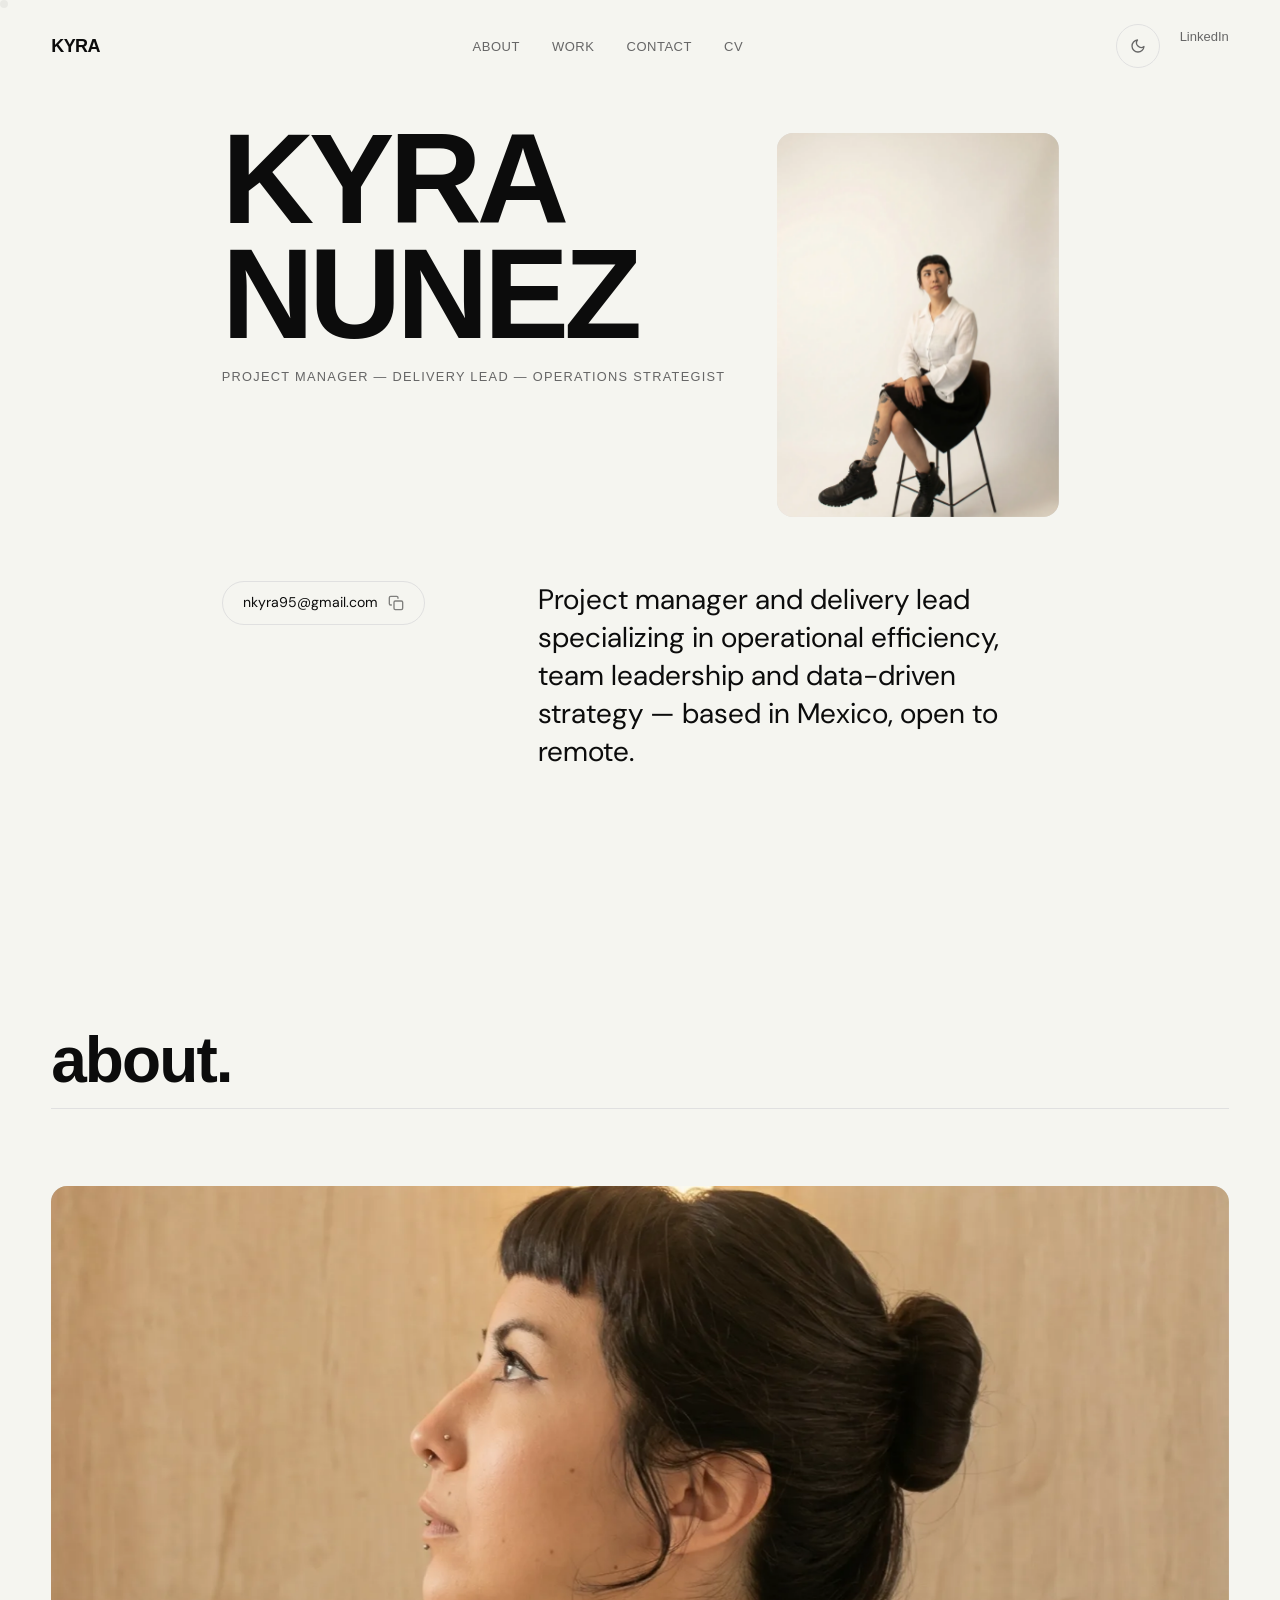
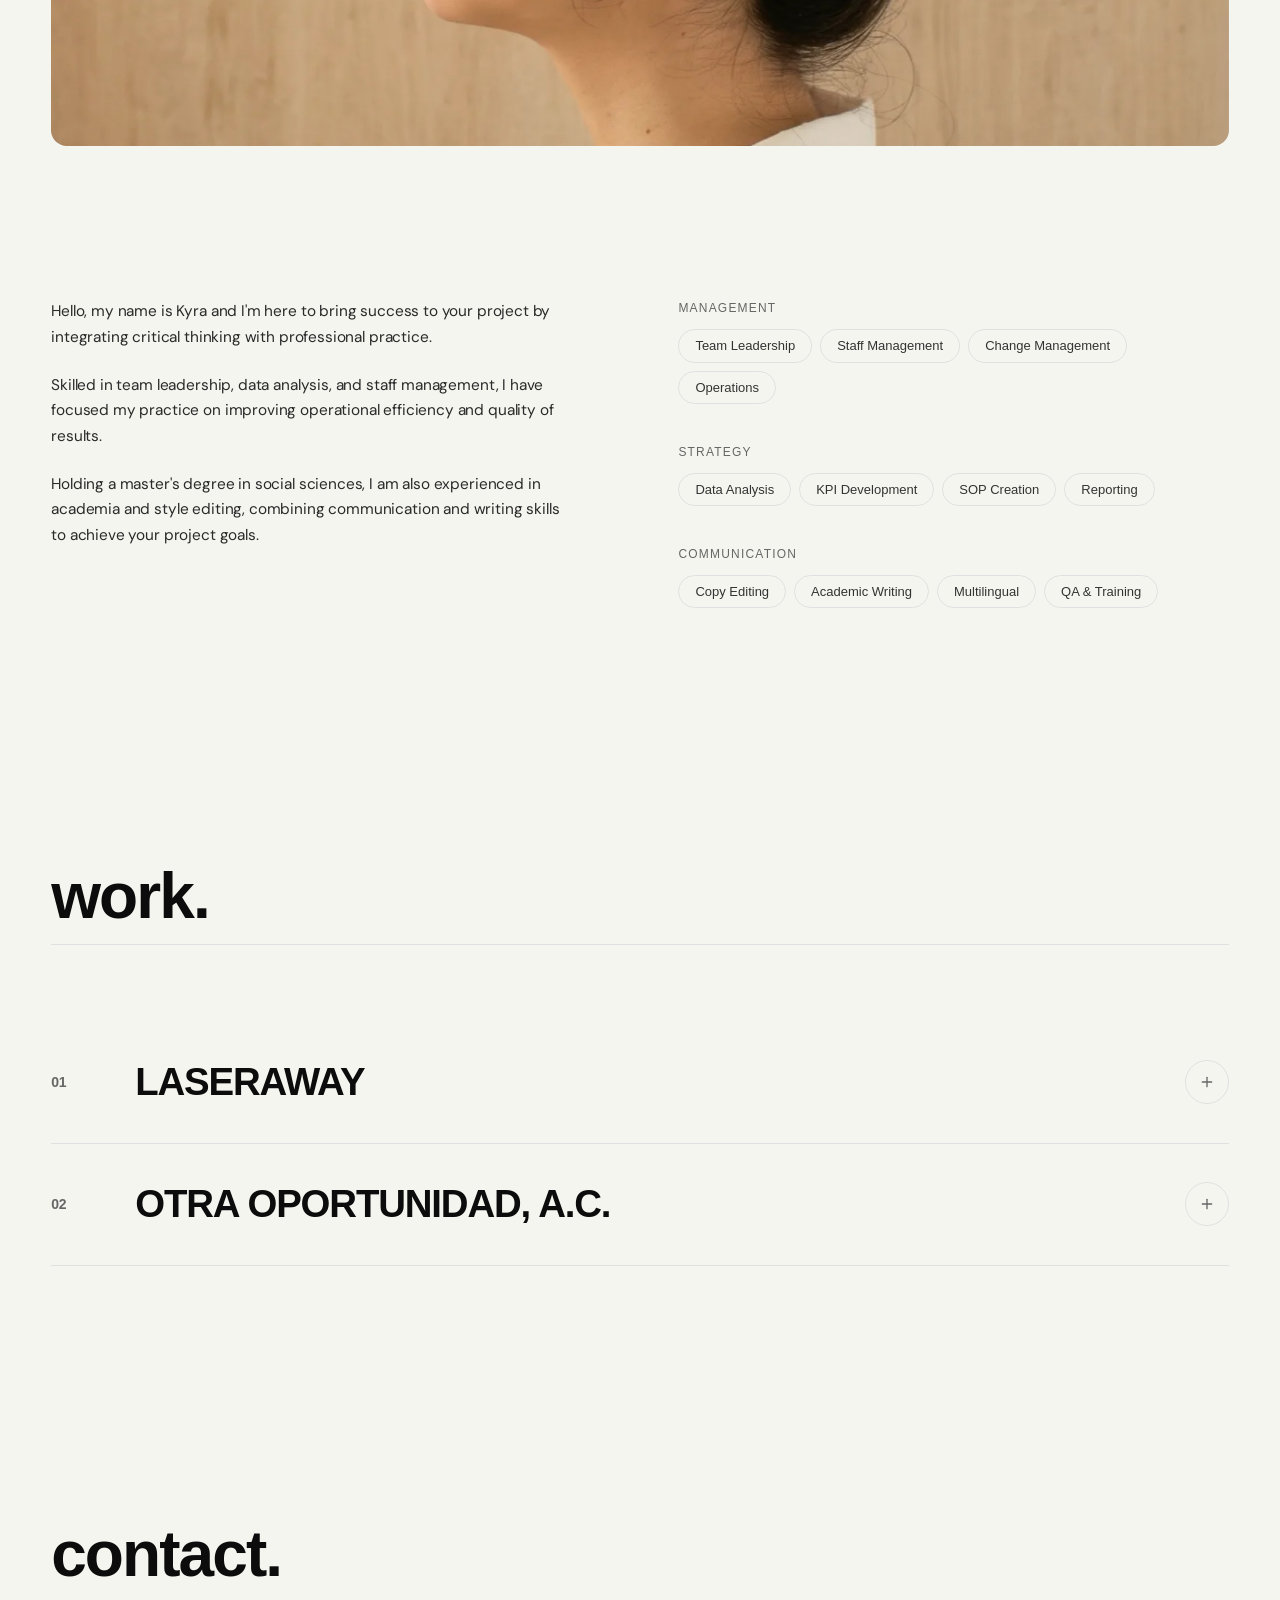
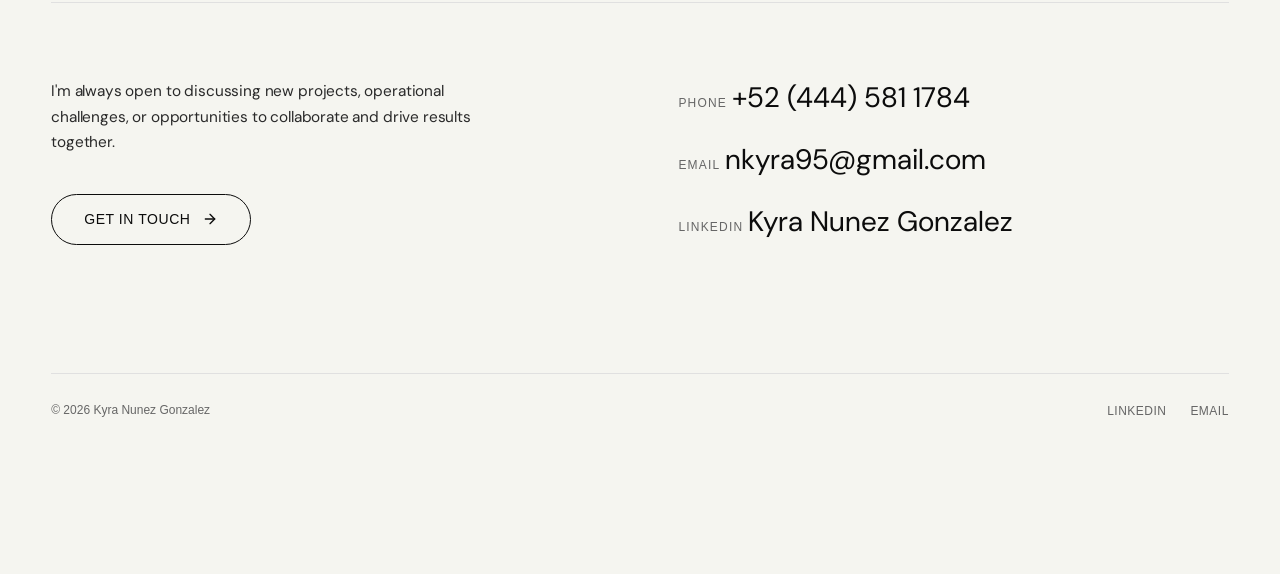
==== index.html @ 17dac25d "Redesign delivery/manual/holistic KPI animations per user feedback - delivery: 5 flat particle rings" ====
<!DOCTYPE html>
<html lang="en">
<head>
  <meta charset="UTF-8">
  <meta name="viewport" content="width=device-width, initial-scale=1.0">
  <meta http-equiv="Cache-Control" content="no-cache, no-store, must-revalidate">
  <meta http-equiv="Pragma" content="no-cache">
  <title>KYRA NUNEZ — Project Manager & Delivery Lead</title>
  <meta name="description" content="Kyra Nunez Gonzalez — Integrating critical thinking with professional practice. Project Manager, Delivery Lead, Operations Strategist.">
  <link rel="preconnect" href="https://fonts.googleapis.com">
  <link rel="preconnect" href="https://fonts.gstatic.com" crossorigin>
  <link href="https://fonts.googleapis.com/css2?family=DM+Sans:ital,opsz,wght@0,9..40,300;0,9..40,400;0,9..40,500;1,9..40,300;1,9..40,400&display=swap" rel="stylesheet">
  <style>
    /* ═══════════════════════════════════════════
       RESET & BASE
       ═══════════════════════════════════════════ */
    *, *::before, *::after {
      margin: 0;
      padding: 0;
      box-sizing: border-box;
    }

    :root {
      --bg: #0C0C0C;
      --text: #F5F5F0;
      --text-secondary: #999999;
      --accent: #D4D4C8;
      --border: #1E1E1E;
      --border-hover: #333333;
      --spacing-xl: clamp(80px, 10vw, 140px);
      --spacing-lg: clamp(48px, 6vw, 80px);
      --spacing-md: clamp(24px, 3vw, 40px);
      --spacing-sm: 16px;
      --spacing-xs: 8px;
      --text-body: #C8C8C8;
      --text-tag: #BBBBBB;
      --bg-elevated: #141414;
      --bg-inset: #161616;
    }

    html {
      scroll-behavior: smooth;
      font-size: 16px;
    }

    body {
      background-color: var(--bg);
      color: var(--text);
      font-family: 'Helvetica Neue', Helvetica, Arial, sans-serif;
      font-weight: 400;
      line-height: 1.5;
      overflow-x: hidden;
      -webkit-font-smoothing: antialiased;
      -moz-osx-font-smoothing: grayscale;
    }

    ::selection {
      background: var(--text);
      color: var(--bg);
    }

    a {
      color: inherit;
      text-decoration: none;
    }

    img {
      display: block;
      max-width: 100%;
    }

    /* ═══════════════════════════════════════════
       TYPOGRAPHY SYSTEM
       ═══════════════════════════════════════════ */
    .heading-xl {
      font-family: 'Helvetica Neue', Helvetica, Arial, sans-serif;
      font-weight: 700;
      font-size: clamp(64px, 12vw, 160px);
      line-height: 0.9;
      letter-spacing: -0.04em;
      text-transform: uppercase;
    }

    .heading-lg {
      font-family: 'Helvetica Neue', Helvetica, Arial, sans-serif;
      font-weight: 700;
      font-size: clamp(36px, 5vw, 64px);
      line-height: 1;
      letter-spacing: -0.03em;
    }

    .heading-md {
      font-family: 'Helvetica Neue', Helvetica, Arial, sans-serif;
      font-weight: 700;
      font-size: clamp(20px, 2.5vw, 32px);
      line-height: 1.2;
      letter-spacing: -0.02em;
    }

    .body-text {
      font-family: 'DM Sans', sans-serif;
      font-size: clamp(15px, 1.2vw, 18px);
      line-height: 1.65;
      letter-spacing: -0.01em;
      color: var(--text-body);
      font-weight: 400;
    }

    .label {
      font-size: 12px;
      font-weight: 500;
      letter-spacing: 0.1em;
      text-transform: uppercase;
      color: var(--text-secondary);
    }

    /* ═══════════════════════════════════════════
       LAYOUT
       ═══════════════════════════════════════════ */
    .container {
      max-width: 1400px;
      margin: 0 auto;
      padding: 0 clamp(24px, 4vw, 64px);
    }

    /* ═══════════════════════════════════════════
       NAVIGATION
       ═══════════════════════════════════════════ */
    nav {
      position: fixed;
      top: 0;
      left: 0;
      right: 0;
      z-index: 100;
      padding: 24px 0;
      transition: background 0.4s ease, backdrop-filter 0.4s ease;
    }

    nav.scrolled {
      background: rgba(12, 12, 12, 0.85);
      backdrop-filter: blur(20px);
      -webkit-backdrop-filter: blur(20px);
    }

    nav .container {
      display: flex;
      justify-content: space-between;
      align-items: center;
    }

    .nav-logo {
      font-weight: 700;
      font-size: 18px;
      letter-spacing: -0.03em;
      text-transform: uppercase;
    }

    .nav-links {
      display: flex;
      gap: 32px;
      list-style: none;
    }

    .nav-links a {
      font-size: 13px;
      font-weight: 400;
      letter-spacing: 0.04em;
      text-transform: uppercase;
      color: var(--text-secondary);
      transition: color 0.3s ease;
      position: relative;
    }

    .nav-links a::after {
      content: '';
      position: absolute;
      bottom: -4px;
      left: 0;
      width: 0;
      height: 1px;
      background: var(--text);
      transition: width 0.3s ease;
    }

    .nav-links a:hover {
      color: var(--text);
    }

    .nav-links a:hover::after {
      width: 100%;
    }

    .nav-social {
      display: flex;
      gap: 20px;
      list-style: none;
    }

    .nav-social a {
      font-size: 13px;
      color: var(--text-secondary);
      transition: color 0.3s ease;
    }

    .nav-social a:hover {
      color: var(--text);
    }

    /* ═══════════════════════════════════════════
       HERO
       ═══════════════════════════════════════════ */
    .hero {
      min-height: 100vh;
      display: flex;
      flex-direction: column;
      justify-content: center;
      padding-top: 120px;
      padding-bottom: var(--spacing-xl);
      position: relative;
    }

    .hero-top {
      position: relative;
      margin-bottom: clamp(40px, 5vw, 72px);
      display: flex;
      align-items: flex-start;
      justify-content: space-between;
      gap: clamp(24px, 4vw, 64px);
    }

    .hero-name {
      margin-bottom: 0;
      flex: 1 1 auto;
      min-width: 0;
    }

    .hero-name .heading-xl {
      font-size: clamp(48px, 10vw, 140px);
    }

    .hero-name span {
      display: block;
    }

    .hero-photo {
      flex: 0 0 auto;
      align-self: flex-start;
      margin-top: clamp(8px, 1vw, 16px);
      width: clamp(200px, 22vw, 300px);
      height: clamp(280px, 30vw, 420px);
      border-radius: 16px;
      overflow: hidden;
      background: var(--border);
      opacity: 0;
      transform: translateY(24px) scale(0.98);
      transition: opacity 1.2s cubic-bezier(0.23, 1, 0.32, 1), transform 1.2s cubic-bezier(0.23, 1, 0.32, 1), box-shadow 0.6s ease;
      will-change: opacity, transform;
    }

    .hero-photo.in-view {
      opacity: 1;
      transform: translateY(0) scale(1);
    }

    .hero-photo img {
      width: 100%;
      height: 100%;
      object-fit: cover;
      object-position: center 30%;
      transition: transform 1.4s cubic-bezier(0.23, 1, 0.32, 1), filter 0.8s ease;
      will-change: transform;
    }

    .hero-photo:hover img {
      transform: scale(1.04);
    }

    .hero-bottom {
      display: flex;
      justify-content: space-between;
      align-items: flex-start;
      gap: var(--spacing-lg);
    }

    .hero-bottom-left {
      flex-shrink: 0;
    }

    .hero-email {
      display: inline-flex;
      align-items: center;
      gap: 10px;
      cursor: pointer;
      font-family: 'DM Sans', sans-serif;
      font-size: clamp(14px, 1.1vw, 16px);
      font-weight: 400;
      color: var(--text);
      transition: border-color 0.3s ease, color 0.3s ease;
      border: 1px solid var(--border);
      border-radius: 100px;
      padding: 10px 20px;
      background: none;
    }

    .hero-email:hover {
      border-color: var(--border-hover);
    }

    .hero-email .copy-icon {
      width: 16px;
      height: 16px;
      opacity: 0.5;
      transition: opacity 0.3s ease;
    }

    .hero-email:hover .copy-icon {
      opacity: 1;
    }

    .hero-email .copied-text {
      display: none;
      color: var(--text);
    }

    .hero-intro {
      max-width: 520px;
      margin-left: auto;
      font-family: 'DM Sans', sans-serif;
      font-size: clamp(22px, 2.2vw, 32px);
      font-weight: 400;
      line-height: 1.35;
      color: var(--text);
      text-align: left;
    }

    .hero-tagline {
      display: block;
      margin-top: 16px;
      font-size: clamp(12px, 1vw, 14px);
      font-weight: 500;
      letter-spacing: 0.1em;
      text-transform: uppercase;
      color: var(--text-secondary);
    }

    .scroll-indicator {
      position: absolute;
      bottom: clamp(24px, 3vw, 40px);
      left: 50%;
      transform: translateX(-50%);
      display: flex;
      flex-direction: column;
      align-items: center;
      gap: 8px;
      color: var(--text-secondary);
      font-size: 11px;
      font-weight: 400;
      letter-spacing: 0.1em;
      text-transform: uppercase;
      opacity: 0.6;
      transition: opacity 0.5s ease;
      animation: scrollBounce 2s ease-in-out infinite;
    }

    .scroll-indicator svg {
      width: 16px;
      height: 16px;
      stroke: var(--text-secondary);
    }

    @keyframes scrollBounce {
      0%, 100% { transform: translateX(-50%) translateY(0); }
      50% { transform: translateX(-50%) translateY(6px); }
    }

    @media (max-width: 900px) {
      .hero-bottom {
        flex-direction: column;
        gap: var(--spacing-md);
      }

      .hero-intro {
        text-align: left;
        max-width: 100%;
        margin-left: 0;
      }

      .scroll-indicator {
        display: none;
      }

      .hero-top {
        flex-direction: column;
      }

      .hero-photo {
        position: relative;
        width: 100%;
        max-width: 280px;
        height: 380px;
        top: 0;
        margin: 32px auto 0;
        align-self: center;
      }
    }

    /* ═══════════════════════════════════════════
       SECTIONS
       ═══════════════════════════════════════════ */
    section {
      padding: var(--spacing-xl) 0;
    }

    .section-header {
      display: flex;
      justify-content: space-between;
      align-items: baseline;
      margin-bottom: var(--spacing-lg);
      padding-bottom: var(--spacing-sm);
      border-bottom: 1px solid var(--border);
    }

    .section-title {
      font-family: 'Helvetica Neue', Helvetica, Arial, sans-serif;
      font-weight: 700;
      font-size: clamp(36px, 5vw, 64px);
      letter-spacing: -0.03em;
      line-height: 1;
    }

    .section-link {
      font-size: 13px;
      font-weight: 400;
      letter-spacing: 0.04em;
      text-transform: uppercase;
      color: var(--text-secondary);
      transition: color 0.3s ease;
    }

    .section-link:hover {
      color: var(--text);
    }

    /* ═══════════════════════════════════════════
       ABOUT
       ═══════════════════════════════════════════ */
    .about-content {
      display: grid;
      grid-template-columns: 1fr 1fr;
      gap: var(--spacing-lg);
    }

    .about-photo {
      grid-column: 1 / -1;
      width: 100%;
      aspect-ratio: 16 / 9;
      max-height: 560px;
      border-radius: 16px;
      overflow: hidden;
      margin-bottom: var(--spacing-lg);
      background: var(--border);
      opacity: 0;
      transform: translateY(32px) scale(0.98);
      transition: opacity 1.1s cubic-bezier(0.23, 1, 0.32, 1), transform 1.1s cubic-bezier(0.23, 1, 0.32, 1);
      will-change: opacity, transform;
    }

    .about-photo.in-view {
      opacity: 1;
      transform: translateY(0) scale(1);
    }

    .about-photo img {
      width: 100%;
      height: 100%;
      object-fit: cover;
      object-position: center 62%;
      transition: transform 1.4s cubic-bezier(0.23, 1, 0.32, 1), filter 0.8s ease;
      will-change: transform;
    }

    .about-photo:hover img {
      transform: scale(1.03);
    }

    .about-left .body-text {
      max-width: 520px;
    }

    .about-left .body-text + .body-text {
      margin-top: 1.5em;
    }

    .about-skills {
      display: flex;
      flex-direction: column;
      gap: var(--spacing-md);
    }

    .skill-group h4 {
      font-size: 12px;
      font-weight: 500;
      letter-spacing: 0.1em;
      text-transform: uppercase;
      color: var(--text-secondary);
      margin-bottom: 12px;
    }

    .skill-tags {
      display: flex;
      flex-wrap: wrap;
      gap: 8px;
    }

    .skill-tag {
      padding: 6px 16px;
      border: 1px solid var(--border);
      border-radius: 100px;
      font-size: 13px;
      color: var(--text-tag);
      transition: border-color 0.3s ease, color 0.3s ease;
    }

    .skill-tag:hover {
      border-color: var(--border-hover);
      color: var(--text);
    }

    /* ═══════════════════════════════════════════
       WORK / PROJECTS — ACCORDION
       ═══════════════════════════════════════════ */
    .project-list {
      display: flex;
      flex-direction: column;
    }

    .project-item {
      border-bottom: 1px solid var(--border);
    }

    .project-header {
      display: grid;
      grid-template-columns: 60px 1fr auto;
      align-items: center;
      padding: clamp(24px, 3vw, 40px) 0;
      cursor: pointer;
      gap: 24px;
    }

    .project-header:hover .project-title {
      color: var(--text-secondary);
      transition: color 0.3s ease;
    }

    .project-header:hover .project-toggle {
      border-color: var(--border-hover);
    }

    .project-number {
      font-family: 'Helvetica Neue', Helvetica, Arial, sans-serif;
      font-weight: 700;
      font-size: 14px;
      letter-spacing: -0.02em;
      color: var(--text-secondary);
    }

    .project-title {
      font-family: 'Helvetica Neue', Helvetica, Arial, sans-serif;
      font-weight: 700;
      font-size: clamp(24px, 3vw, 42px);
      letter-spacing: -0.03em;
      line-height: 1.1;
      text-transform: uppercase;
      transition: color 0.3s ease;
    }

    .project-toggle {
      width: 44px;
      height: 44px;
      border: 1px solid var(--border);
      border-radius: 50%;
      display: flex;
      align-items: center;
      justify-content: center;
      transition: transform 0.5s cubic-bezier(0.23, 1, 0.32, 1), border-color 0.3s ease;
      flex-shrink: 0;
    }

    .project-item.active .project-toggle {
      transform: rotate(45deg);
      border-color: var(--border-hover);
    }

    .project-toggle svg {
      width: 16px;
      height: 16px;
      stroke: var(--text-secondary);
    }

    .project-body {
      max-height: 0;
      overflow: hidden;
      transition: max-height 0.7s cubic-bezier(0.23, 1, 0.32, 1), opacity 0.5s ease;
      opacity: 0;
    }

    .project-item.active .project-body {
      opacity: 1;
    }

    .project-body-inner {
      padding-bottom: clamp(40px, 5vw, 72px);
    }

    .project-meta {
      display: flex;
      gap: 12px;
      margin-bottom: var(--spacing-md);
      flex-wrap: wrap;
    }

    .project-tag {
      padding: 4px 14px;
      border: 1px solid var(--border);
      border-radius: 100px;
      font-size: 11px;
      letter-spacing: 0.08em;
      text-transform: uppercase;
      color: var(--text-tag);
    }

    .project-layout {
      display: grid;
      grid-template-columns: 1fr 1fr;
      gap: var(--spacing-lg);
      align-items: start;
    }

    .project-image-wrapper {
      position: relative;
      overflow: hidden;
      border-radius: 8px;
      aspect-ratio: 4/3;
      background: var(--bg-inset);
    }

    .project-image-wrapper img {
      width: 100%;
      height: 100%;
      object-fit: cover;
      transition: transform 0.7s cubic-bezier(0.23, 1, 0.32, 1);
    }

    .project-image-wrapper:hover img {
      transform: scale(1.03);
    }

    .project-image-overlay {
      position: absolute;
      bottom: 0;
      left: 0;
      right: 0;
      padding: 24px;
      background: linear-gradient(transparent, rgba(0,0,0,0.7));
    }

    .project-image-label {
      font-size: 11px;
      letter-spacing: 0.1em;
      text-transform: uppercase;
      color: rgba(255,255,255,0.7);
    }

    .project-details {
      display: flex;
      flex-direction: column;
      gap: var(--spacing-md);
    }

    .project-description {
      max-width: 480px;
    }

    /* KPI GRID — large bold numbers */
    .kpi-grid {
      display: grid;
      grid-template-columns: 1fr 1fr;
      gap: 2px;
    }

    .kpi-card {
      background: var(--bg-elevated);
      padding: clamp(24px, 3vw, 40px);
      border-radius: 6px;
      position: relative;
      overflow: hidden;
    }

    .kpi-card::before {
      content: '';
      position: absolute;
      top: 0;
      left: 0;
      right: 0;
      height: 1px;
      background: linear-gradient(90deg, transparent, rgba(255,255,255,0.06), transparent);
      z-index: 2;
    }

    .kpi-number {
      font-family: 'Helvetica Neue', Helvetica, Arial, sans-serif;
      font-weight: 700;
      font-size: clamp(40px, 5vw, 72px);
      letter-spacing: -0.04em;
      line-height: 1;
      color: var(--text);
      margin-bottom: 8px;
    }

    .kpi-label {
      font-size: 12px;
      font-weight: 400;
      letter-spacing: 0.06em;
      text-transform: uppercase;
      color: var(--text-secondary);
      line-height: 1.4;
    }

    /* ——— Particle-sphere medallion (50px, top-right of card) ——— */
    /* A Canvas point cloud rendered via rAF. No border, no container —
       particles fade into the card background at the edges. Semantics
       per card are handled in JS by the data-mode attribute. */
    .kpi-orb {
      position: absolute;
      top: clamp(10px, 1.5vw, 16px);
      right: clamp(10px, 1.5vw, 16px);
      width: clamp(88px, 12vw, 120px);
      height: clamp(88px, 12vw, 120px);
      pointer-events: none;
    }

    @media (max-width: 600px) {
      .kpi-orb {
        width: 72px;
        height: 72px;
        top: 10px;
        right: 10px;
      }
    }

    /* ═══════════════════════════════════════════
       CONTACT / FOOTER
       ═══════════════════════════════════════════ */
    .contact {
      padding: var(--spacing-xl) 0;
    }

    .contact-grid {
      display: grid;
      grid-template-columns: 1fr 1fr;
      gap: var(--spacing-lg);
      margin-top: var(--spacing-lg);
    }

    .contact-left .body-text {
      max-width: 460px;
      margin-bottom: var(--spacing-md);
    }

    .contact-cta {
      display: inline-flex;
      align-items: center;
      gap: 12px;
      padding: 14px 32px;
      border: 1px solid var(--text);
      border-radius: 100px;
      font-size: 14px;
      font-weight: 500;
      letter-spacing: 0.04em;
      text-transform: uppercase;
      color: var(--text);
      transition: background 0.3s ease, color 0.3s ease;
    }

    .contact-cta:hover {
      background: var(--text);
      color: var(--bg);
    }

    .contact-cta svg {
      width: 16px;
      height: 16px;
      transition: transform 0.3s ease;
    }

    .contact-cta:hover svg {
      transform: translateX(4px);
    }

    .contact-details {
      display: flex;
      flex-direction: column;
      gap: 24px;
    }

    .contact-item .label {
      margin-bottom: 6px;
    }

    .contact-item a,
    .contact-item p {
      font-family: 'DM Sans', sans-serif;
      font-size: clamp(22px, 2.2vw, 32px);
      font-weight: 400;
      line-height: 1.35;
      color: var(--text);
    }

    .contact-item a {
      transition: color 0.3s ease;
    }

    .contact-item a:hover {
      color: var(--text-secondary);
    }

    /* Footer bottom */
    .footer-bottom {
      display: flex;
      justify-content: space-between;
      align-items: center;
      padding: 24px 0;
      margin-top: var(--spacing-xl);
      border-top: 1px solid var(--border);
    }

    .footer-bottom p {
      font-size: 12px;
      color: var(--text-secondary);
    }

    .footer-social {
      display: flex;
      gap: 24px;
      list-style: none;
    }

    .footer-social a {
      font-size: 12px;
      color: var(--text-secondary);
      transition: color 0.3s ease;
      letter-spacing: 0.04em;
      text-transform: uppercase;
    }

    .footer-social a:hover {
      color: var(--text);
    }

    /* ═══════════════════════════════════════════
       SCROLL ANIMATIONS
       ═══════════════════════════════════════════ */
    .reveal {
      opacity: 0;
      transform: translateY(30px);
      transition: opacity 0.8s cubic-bezier(0.23, 1, 0.32, 1),
                  transform 0.8s cubic-bezier(0.23, 1, 0.32, 1);
    }

    .reveal.visible {
      opacity: 1;
      transform: translateY(0);
    }

    .reveal-delay-1 { transition-delay: 0.1s; }
    .reveal-delay-2 { transition-delay: 0.2s; }
    .reveal-delay-3 { transition-delay: 0.3s; }
    .reveal-delay-4 { transition-delay: 0.4s; }

    /* Hero stagger */
    .hero .reveal:nth-child(1) { transition-delay: 0.1s; }
    .hero .reveal:nth-child(2) { transition-delay: 0.25s; }
    .hero .reveal:nth-child(3) { transition-delay: 0.4s; }
    .hero .reveal:nth-child(4) { transition-delay: 0.55s; }

    /* KPI counter animation */
    .kpi-number[data-count] {
      transition: none;
    }

    /* ═══════════════════════════════════════════
       RESPONSIVE
       ═══════════════════════════════════════════ */
    @media (max-width: 900px) {
      .about-content,
      .project-layout,
      .contact-grid {
        grid-template-columns: 1fr;
      }

      .nav-social a {
        display: none;
      }

      .nav-social {
        display: flex;
        gap: 12px;
      }

      .nav-social .theme-toggle {
        display: flex;
      }

      .project-header {
        grid-template-columns: 40px 1fr auto;
      }

      .kpi-grid {
        grid-template-columns: 1fr 1fr;
      }
    }

    @media (max-width: 600px) {
      .nav-links {
        gap: 20px;
      }

      .nav-links a {
        font-size: 11px;
      }

      .kpi-grid {
        grid-template-columns: 1fr;
      }

      .project-header {
        grid-template-columns: 1fr auto;
      }

      .project-number {
        display: none;
      }

      .footer-bottom {
        flex-direction: column;
        gap: 16px;
        text-align: center;
      }
    }

    /* ═══════════════════════════════════════════
       HORIZONTAL RULE DIVIDER
       ═══════════════════════════════════════════ */
    .divider {
      width: 100%;
      height: 1px;
      background: var(--border);
    }

    /* ═══════════════════════════════════════════
       SMOOTH CURSOR (custom)
       ═══════════════════════════════════════════ */
    .cursor-dot {
      width: 8px;
      height: 8px;
      background: var(--text);
      border-radius: 50%;
      position: fixed;
      pointer-events: none;
      z-index: 9999;
      mix-blend-mode: difference;
      transition: transform 0.15s ease;
      display: none;
    }

    @media (hover: hover) {
      .cursor-dot {
        display: block;
      }
    }

    /* ═══════════════════════════════════════════
       LIGHT MODE
       ═══════════════════════════════════════════ */
    [data-theme="light"] {
      --bg: #F5F5F0;
      --text: #0C0C0C;
      --text-secondary: #666666;
      --border: #E0E0E0;
      --border-hover: #CCCCCC;
      --text-body: #2A2A2A;
      --text-tag: #333333;
      --bg-elevated: #EBEBEB;
      --bg-inset: #E8E8E8;
    }

    [data-theme="light"] ::selection {
      background: var(--text);
      color: var(--bg);
    }

    [data-theme="light"] nav.scrolled {
      background: rgba(245, 245, 240, 0.85);
    }

    [data-theme="light"] .hero-email:hover {
      background: rgba(0, 0, 0, 0.03);
    }

    [data-theme="light"] .kpi-card::before {
      background: linear-gradient(90deg, transparent, rgba(0,0,0,0.06), transparent);
    }

    body {
      transition: background-color 0.4s ease, color 0.4s ease;
    }

    /* ═══════════════════════════════════════════
       THEME TOGGLE
       ═══════════════════════════════════════════ */
    .theme-toggle {
      width: 44px;
      height: 44px;
      display: flex;
      align-items: center;
      justify-content: center;
      background: none;
      border: 1px solid var(--border);
      border-radius: 50%;
      cursor: pointer;
      padding: 0;
      transition: border-color 0.3s ease;
    }

    .theme-toggle:hover {
      border-color: var(--border-hover);
    }

    .theme-toggle svg {
      width: 16px;
      height: 16px;
      stroke: var(--text-secondary);
      fill: none;
      transition: stroke 0.3s ease;
    }

    .theme-toggle:hover svg {
      stroke: var(--text);
    }

    .theme-toggle .icon-moon { display: none; }
    .theme-toggle .icon-sun  { display: block; }

    [data-theme="light"] .theme-toggle .icon-moon { display: block; }
    [data-theme="light"] .theme-toggle .icon-sun  { display: none; }

    /* ═══════════════════════════════════════════
       SKIP LINK
       ═══════════════════════════════════════════ */
    .skip-link {
      position: absolute;
      top: -100%;
      left: 16px;
      z-index: 200;
      padding: 8px 16px;
      background: var(--text);
      color: var(--bg);
      font-size: 14px;
      font-weight: 500;
      border-radius: 4px;
      text-decoration: none;
    }

    .skip-link:focus {
      top: 16px;
    }

    /* ═══════════════════════════════════════════
       FOCUS INDICATORS
       ═══════════════════════════════════════════ */
    :focus-visible {
      outline: 2px solid var(--text);
      outline-offset: 2px;
    }

    .theme-toggle:focus-visible,
    .project-toggle:focus-visible {
      outline-offset: 0;
    }

    /* ═══════════════════════════════════════════
       REDUCED MOTION
       ═══════════════════════════════════════════ */
    @media (prefers-reduced-motion: reduce) {
      *, *::before, *::after {
        animation-duration: 0.01ms !important;
        transition-duration: 0.01ms !important;
      }
      .reveal { opacity: 1; transform: none; }
      .hero-photo, .about-photo { opacity: 1; transform: none; }
      html { scroll-behavior: auto; }
    }
  </style>
</head>
<body>

  <a href="#main-content" class="skip-link">Skip to content</a>

  <!-- Custom Cursor -->
  <div class="cursor-dot" id="cursor"></div>

  <!-- ═══════════ NAVIGATION ═══════════ -->
  <nav id="navbar">
    <div class="container">
      <a href="#hero" class="nav-logo">Kyra</a>
      <ul class="nav-links">
        <li><a href="#about">About</a></li>
        <li><a href="#work">Work</a></li>
        <li><a href="#contact">Contact</a></li>
        <li><a href="https://alancruzcreai.github.io/kyra-cv/" target="_blank" rel="noopener">CV</a></li>
      </ul>
      <ul class="nav-social">
        <li>
          <button class="theme-toggle" id="themeToggle" aria-label="Toggle theme">
            <svg class="icon-sun" viewBox="0 0 24 24" stroke-width="2" stroke-linecap="round" stroke-linejoin="round">
              <circle cx="12" cy="12" r="5"></circle>
              <line x1="12" y1="1" x2="12" y2="3"></line>
              <line x1="12" y1="21" x2="12" y2="23"></line>
              <line x1="4.22" y1="4.22" x2="5.64" y2="5.64"></line>
              <line x1="18.36" y1="18.36" x2="19.78" y2="19.78"></line>
              <line x1="1" y1="12" x2="3" y2="12"></line>
              <line x1="21" y1="12" x2="23" y2="12"></line>
              <line x1="4.22" y1="19.78" x2="5.64" y2="18.36"></line>
              <line x1="18.36" y1="5.64" x2="19.78" y2="4.22"></line>
            </svg>
            <svg class="icon-moon" viewBox="0 0 24 24" stroke-width="2" stroke-linecap="round" stroke-linejoin="round">
              <path d="M21 12.79A9 9 0 1 1 11.21 3 7 7 0 0 0 21 12.79z"></path>
            </svg>
          </button>
        </li>
        <li><a href="https://www.linkedin.com/in/kyra-n%C3%BA%C3%B1ez-gonz%C3%A1lez-5ab822146" target="_blank" rel="noopener">LinkedIn</a></li>
      </ul>
    </div>
  </nav>

  <!-- ═══════════ HERO ═══════════ -->
  <main id="main-content">
  <section class="hero" id="hero">
    <div class="container">
      <div class="hero-top reveal">
        <div class="hero-name">
          <span class="heading-xl">KYRA</span>
          <span class="heading-xl">NUNEZ</span>
          <span class="hero-tagline">Project Manager &mdash; Delivery Lead &mdash; Operations Strategist</span>
        </div>
        <div class="hero-photo" id="heroPhoto">
          <picture>
            <source srcset="kyra-hero.webp" type="image/webp">
            <img src="kyra-hero.png" alt="Kyra Nunez" loading="eager" width="1200" height="1789">
          </picture>
        </div>
      </div>

      <div class="hero-bottom reveal">
        <div class="hero-bottom-left">
          <div class="hero-email" id="emailCopy" role="button" tabindex="0" aria-label="Copy email address">
            <span class="email-text">nkyra95@gmail.com</span>
            <span class="copied-text">Copied!</span>
            <svg class="copy-icon" viewBox="0 0 24 24" fill="none" stroke="currentColor" stroke-width="2" stroke-linecap="round" stroke-linejoin="round">
              <rect x="9" y="9" width="13" height="13" rx="2" ry="2"></rect>
              <path d="M5 15H4a2 2 0 0 1-2-2V4a2 2 0 0 1 2-2h9a2 2 0 0 1 2 2v1"></path>
            </svg>
          </div>
        </div>

        <p class="hero-intro">
          Project manager and delivery lead specializing in operational efficiency, team leadership and data-driven strategy — based in Mexico, open to remote.
        </p>
      </div>

      <div class="scroll-indicator" aria-hidden="true">
        <span>Scroll</span>
        <svg viewBox="0 0 24 24" fill="none" stroke="currentColor" stroke-width="2" stroke-linecap="round" stroke-linejoin="round">
          <polyline points="6 9 12 15 18 9"></polyline>
        </svg>
      </div>
    </div>
  </section>

  <!-- ═══════════ ABOUT ═══════════ -->
  <section id="about">
    <div class="container">
      <div class="section-header reveal">
        <h2 class="section-title">about.</h2>
      </div>

      <div class="about-content">
        <figure class="about-photo" id="aboutPhoto">
          <picture>
            <source srcset="kyra-about.webp" type="image/webp">
            <img src="kyra-about.png" alt="Kyra Nunez portrait" loading="lazy" width="1600" height="2385">
          </picture>
        </figure>
        <div class="about-left">
          <p class="body-text reveal">
            Hello, my name is Kyra and I'm here to bring success to your project by integrating critical thinking with professional practice.
          </p>
          <p class="body-text reveal">
            Skilled in team leadership, data analysis, and staff management, I have focused my practice on improving operational efficiency and quality of results.
          </p>
          <p class="body-text reveal">
            Holding a master's degree in social sciences, I am also experienced in academia and style editing, combining communication and writing skills to achieve your project goals.
          </p>
        </div>

        <div class="about-skills reveal">
          <div class="skill-group">
            <h4>Management</h4>
            <div class="skill-tags">
              <span class="skill-tag">Team Leadership</span>
              <span class="skill-tag">Staff Management</span>
              <span class="skill-tag">Change Management</span>
              <span class="skill-tag">Operations</span>
            </div>
          </div>
          <div class="skill-group">
            <h4>Strategy</h4>
            <div class="skill-tags">
              <span class="skill-tag">Data Analysis</span>
              <span class="skill-tag">KPI Development</span>
              <span class="skill-tag">SOP Creation</span>
              <span class="skill-tag">Reporting</span>
            </div>
          </div>
          <div class="skill-group">
            <h4>Communication</h4>
            <div class="skill-tags">
              <span class="skill-tag">Copy Editing</span>
              <span class="skill-tag">Academic Writing</span>
              <span class="skill-tag">Multilingual</span>
              <span class="skill-tag">QA & Training</span>
            </div>
          </div>
        </div>
      </div>
    </div>
  </section>

  <!-- ═══════════ WORK ═══════════ -->
  <section id="work">
    <div class="container">
      <div class="section-header reveal">
        <h2 class="section-title">work.</h2>
      </div>

      <div class="project-list">

        <!-- PROJECT 01 — LASERAWAY -->
        <div class="project-item reveal">
          <div class="project-header" role="button" tabindex="0" aria-expanded="false">
            <span class="project-number">01</span>
            <h3 class="project-title">LaserAway</h3>
            <div class="project-toggle">
              <svg viewBox="0 0 24 24" fill="none" stroke="currentColor" stroke-width="2" stroke-linecap="round" stroke-linejoin="round">
                <line x1="12" y1="5" x2="12" y2="19"></line>
                <line x1="5" y1="12" x2="19" y2="12"></line>
              </svg>
            </div>
          </div>
          <div class="project-body">
            <div class="project-body-inner">
              <div class="project-meta">
                <span class="project-tag">Client Services Management</span>
                <span class="project-tag">Operations and QA Leadership</span>
                <span class="project-tag">Data & Reporting</span>
                <span class="project-tag">2021 — 2025</span>
              </div>

              <div class="project-layout">
                <div class="project-image-wrapper">
                  <picture>
                    <source srcset="laseraway-project.webp" type="image/webp">
                    <img src="laseraway-project.jpg" alt="Client services agent with headset in a call center" loading="lazy" width="1200" height="801">
                  </picture>
                  <div class="project-image-overlay">
                    <span class="project-image-label">Client Experience & Operations</span>
                  </div>
                </div>

                <div class="project-details">
                  <p class="body-text project-description">
                    Managed the Client Experience team across three languages, implementing strategies that tripled productivity. Created KPIs and SOPs, supervised 15-hour workday schedules, and delivered daily, weekly and monthly performance reports to site and client stakeholders.
                  </p>

                  <div class="kpi-grid">
                    <div class="kpi-card">
                      <div class="kpi-number" data-count="3" data-suffix="x">0x</div>
                      <div class="kpi-label">Productivity<br>increase</div>
                      <canvas class="kpi-orb" data-mode="productivity" width="280" height="280" aria-hidden="true"></canvas>
                    </div>
                    <div class="kpi-card">
                      <div class="kpi-number" data-count="40" data-suffix="+">0+</div>
                      <div class="kpi-label">Agents<br>managed</div>
                      <canvas class="kpi-orb" data-mode="agents" width="280" height="280" aria-hidden="true"></canvas>
                    </div>
                    <div class="kpi-card">
                      <div class="kpi-number" data-count="150" data-suffix="+">0+</div>
                      <div class="kpi-label">Clinics<br>supported</div>
                      <canvas class="kpi-orb" data-mode="clinics" width="280" height="280" aria-hidden="true"></canvas>
                    </div>
                    <div class="kpi-card">
                      <div class="kpi-number" data-count="3">0</div>
                      <div class="kpi-label">Promotions<br>earned</div>
                      <canvas class="kpi-orb" data-mode="promotions" width="280" height="280" aria-hidden="true"></canvas>
                    </div>
                  </div>
                </div>
              </div>
            </div>
          </div>
        </div>

        <!-- PROJECT 02 — OTRA OPORTUNIDAD -->
        <div class="project-item reveal">
          <div class="project-header" role="button" tabindex="0" aria-expanded="false">
            <span class="project-number">02</span>
            <h3 class="project-title">Otra Oportunidad, A.C.</h3>
            <div class="project-toggle">
              <svg viewBox="0 0 24 24" fill="none" stroke="currentColor" stroke-width="2" stroke-linecap="round" stroke-linejoin="round">
                <line x1="12" y1="5" x2="12" y2="19"></line>
                <line x1="5" y1="12" x2="19" y2="12"></line>
              </svg>
            </div>
          </div>
          <div class="project-body">
            <div class="project-body-inner">
              <div class="project-meta">
                <span class="project-tag">Non-Profit</span>
                <span class="project-tag">Process Systematization</span>
                <span class="project-tag">Operations Manual</span>
                <span class="project-tag">Copy-editing</span>
              </div>

              <div class="project-layout">
                <div class="project-image-wrapper">
                  <picture>
                    <source srcset="otra-oportunidad-project.webp" type="image/webp">
                    <img src="otra-oportunidad-project.jpg" alt="Woman reviewing documentation on a tablet" loading="lazy" width="1200" height="800">
                  </picture>
                  <div class="project-image-overlay">
                    <span class="project-image-label">Comprehensive Care Model</span>
                  </div>
                </div>

                <div class="project-details">
                  <p class="body-text project-description">
                    Systematized a Comprehensive Care Model for a civil association supporting women victims of domestic violence. Integrated legal, educational, psychological and social work areas into one unified Operations Manual delivered in a record 5 months.
                  </p>

                  <div class="kpi-grid">
                    <div class="kpi-card">
                      <div class="kpi-number" data-count="5" data-suffix=" mo">0 mo</div>
                      <div class="kpi-label">Record<br>delivery time</div>
                      <canvas class="kpi-orb" data-mode="delivery" width="280" height="280" aria-hidden="true"></canvas>
                    </div>
                    <div class="kpi-card">
                      <div class="kpi-number" data-count="4">0</div>
                      <div class="kpi-label">Departments<br>integrated</div>
                      <canvas class="kpi-orb" data-mode="departments" width="280" height="280" aria-hidden="true"></canvas>
                    </div>
                    <div class="kpi-card">
                      <div class="kpi-number" data-count="1">0</div>
                      <div class="kpi-label">Unified operations<br>manual</div>
                      <canvas class="kpi-orb" data-mode="manual" width="280" height="280" aria-hidden="true"></canvas>
                    </div>
                    <div class="kpi-card">
                      <div class="kpi-number" data-count="100" data-suffix="%">0%</div>
                      <div class="kpi-label">Holistic<br>implementation</div>
                      <canvas class="kpi-orb" data-mode="holistic" width="280" height="280" aria-hidden="true"></canvas>
                    </div>
                  </div>
                </div>
              </div>
            </div>
          </div>
        </div>

      </div><!-- /project-list -->
    </div>
  </section>

  <!-- ═══════════ CONTACT ═══════════ -->
  <section id="contact" class="contact">
    <div class="container">
      <div class="section-header reveal">
        <h2 class="section-title">contact.</h2>
      </div>

      <div class="contact-grid">
        <div class="contact-left reveal">
          <p class="body-text">
            I'm always open to discussing new projects, operational challenges, or opportunities to collaborate and drive results together.
          </p>
          <a href="mailto:nkyra95@gmail.com" class="contact-cta">
            Get in touch
            <svg viewBox="0 0 24 24" fill="none" stroke="currentColor" stroke-width="2" stroke-linecap="round" stroke-linejoin="round">
              <line x1="5" y1="12" x2="19" y2="12"></line>
              <polyline points="12 5 19 12 12 19"></polyline>
            </svg>
          </a>
        </div>

        <div class="contact-details reveal">
          <div class="contact-item">
            <span class="label">Phone</span>
            <a href="tel:+524445811784">+52 (444) 581 1784</a>
          </div>
          <div class="contact-item">
            <span class="label">Email</span>
            <a href="mailto:nkyra95@gmail.com">nkyra95@gmail.com</a>
          </div>
          <div class="contact-item">
            <span class="label">LinkedIn</span>
            <a href="https://www.linkedin.com/in/kyra-n%C3%BA%C3%B1ez-gonz%C3%A1lez-5ab822146" target="_blank" rel="noopener">Kyra Nunez Gonzalez</a>
          </div>
        </div>
      </div>

      <!-- Footer -->
      <div class="footer-bottom">
        <p>&copy; 2026 Kyra Nunez Gonzalez</p>
        <ul class="footer-social">
          <li><a href="https://www.linkedin.com/in/kyra-n%C3%BA%C3%B1ez-gonz%C3%A1lez-5ab822146" target="_blank" rel="noopener">LinkedIn</a></li>
          <li><a href="mailto:nkyra95@gmail.com">Email</a></li>
        </ul>
      </div>
    </div>
  </section>
  </main>

  <!-- ═══════════ JAVASCRIPT ═══════════ -->
  <script>
    // ——— Smooth custom cursor ———
    const cursor = document.getElementById('cursor');
    let cursorX = 0, cursorY = 0, currentX = 0, currentY = 0;
    let cursorActive = false;

    document.addEventListener('mousemove', (e) => {
      cursorX = e.clientX;
      cursorY = e.clientY;
      if (!cursorActive) {
        cursorActive = true;
        requestAnimationFrame(animateCursor);
      }
    });

    function animateCursor() {
      currentX += (cursorX - currentX) * 0.15;
      currentY += (cursorY - currentY) * 0.15;
      cursor.style.transform = `translate(${currentX - 4}px, ${currentY - 4}px)`;
      if (Math.abs(cursorX - currentX) > 0.1 || Math.abs(cursorY - currentY) > 0.1) {
        requestAnimationFrame(animateCursor);
      } else {
        cursorActive = false;
      }
    }

    // ——— Navbar scroll effect ———
    const navbar = document.getElementById('navbar');
    window.addEventListener('scroll', () => {
      navbar.classList.toggle('scrolled', window.scrollY > 60);
      // Hide scroll indicator after user scrolls
      const si = document.querySelector('.scroll-indicator');
      if (si && window.scrollY > 100) si.style.opacity = '0';
    }, { passive: true });

    // ——— Scroll reveal ———
    const revealElements = document.querySelectorAll('.reveal');

    // Trigger hero elements immediately on load with stagger
    document.querySelectorAll('.hero .reveal').forEach((el, i) => {
      setTimeout(() => el.classList.add('visible'), 100 + i * 150);
    });

    // IntersectionObserver for remaining sections
    const revealObserver = new IntersectionObserver((entries) => {
      entries.forEach(entry => {
        if (entry.isIntersecting) {
          entry.target.classList.add('visible');
          revealObserver.unobserve(entry.target);
        }
      });
    }, {
      threshold: 0.08,
      rootMargin: '0px 0px -20px 0px'
    });

    revealElements.forEach(el => {
      if (!el.closest('.hero')) {
        revealObserver.observe(el);
      }
    });

    // ——— Photo fade-in ———
    // Hero photo reveals immediately on load
    const heroPhoto = document.getElementById('heroPhoto');
    if (heroPhoto) setTimeout(() => heroPhoto.classList.add('in-view'), 250);

    // About photo piggy-backs on the existing reveal observer
    const aboutPhoto = document.getElementById('aboutPhoto');
    if (aboutPhoto) {
      const photoReveal = new IntersectionObserver((entries) => {
        entries.forEach(entry => {
          if (entry.isIntersecting) {
            entry.target.classList.add('in-view');
            photoReveal.unobserve(entry.target);
          }
        });
      }, { threshold: 0, rootMargin: '0px 0px -80px 0px' });
      photoReveal.observe(aboutPhoto);
      // Fallback: if for any reason observer doesn't fire, reveal on scroll past it
      const fallback = () => {
        const r = aboutPhoto.getBoundingClientRect();
        if (r.top < window.innerHeight - 80) {
          aboutPhoto.classList.add('in-view');
          window.removeEventListener('scroll', fallback);
        }
      };
      window.addEventListener('scroll', fallback, { passive: true });
    }

    // ——— Project Accordion ———
    document.querySelectorAll('.project-header').forEach(header => {
      header.addEventListener('click', () => {
        const item = header.parentElement;
        const body = item.querySelector('.project-body');
        const isActive = item.classList.contains('active');

        // Close all
        document.querySelectorAll('.project-item.active').forEach(openItem => {
          openItem.classList.remove('active');
          openItem.querySelector('.project-body').style.maxHeight = '0';
          openItem.querySelector('.project-header').setAttribute('aria-expanded', 'false');
        });

        // Open clicked (if wasn't already open)
        if (!isActive) {
          item.classList.add('active');
          body.style.maxHeight = body.scrollHeight + 'px';
          header.setAttribute('aria-expanded', 'true');

          // Trigger KPI counter animation
          setTimeout(() => {
            animateCounters(item);
          }, 200);
        }
      });

      // Keyboard accessibility
      header.addEventListener('keydown', (e) => {
        if (e.key === 'Enter' || e.key === ' ') {
          e.preventDefault();
          header.click();
        }
      });
    });

    // ——— KPI Counter Animation ———
    function animateCounters(container) {
      container.querySelectorAll('.kpi-number[data-count]').forEach(el => {
        const target = parseInt(el.dataset.count);
        const suffix = el.dataset.suffix || '';
        const duration = 1200;
        const start = performance.now();

        function update(now) {
          const elapsed = now - start;
          const progress = Math.min(elapsed / duration, 1);
          // Ease out cubic
          const eased = 1 - Math.pow(1 - progress, 3);
          const current = Math.round(eased * target);
          el.textContent = current + suffix;

          if (progress < 1) {
            requestAnimationFrame(update);
          }
        }

        requestAnimationFrame(update);
      });
    }

    // ——— Copy Email ———
    const emailBtn = document.getElementById('emailCopy');
    emailBtn.addEventListener('click', () => {
      navigator.clipboard.writeText('nkyra95@gmail.com').then(() => {
        const emailText = emailBtn.querySelector('.email-text');
        const copiedText = emailBtn.querySelector('.copied-text');
        emailText.style.display = 'none';
        copiedText.style.display = 'inline';
        emailBtn.setAttribute('aria-label', 'Email copied');
        setTimeout(() => {
          emailText.style.display = 'inline';
          copiedText.style.display = 'none';
          emailBtn.setAttribute('aria-label', 'Copy email address');
        }, 2000);
      });
    });

    emailBtn.addEventListener('keydown', (e) => {
      if (e.key === 'Enter' || e.key === ' ') {
        e.preventDefault();
        emailBtn.click();
      }
    });

    // ——— Theme Toggle ———
    const themeToggle = document.getElementById('themeToggle');
    const htmlEl = document.documentElement;

    // Apply saved preference on load, or detect OS preference
    const savedTheme = localStorage.getItem('theme');
    if (savedTheme === 'light') {
      htmlEl.setAttribute('data-theme', 'light');
    } else if (!savedTheme && window.matchMedia('(prefers-color-scheme: light)').matches) {
      htmlEl.setAttribute('data-theme', 'light');
    }

    themeToggle.addEventListener('click', () => {
      const isLight = htmlEl.getAttribute('data-theme') === 'light';
      if (isLight) {
        htmlEl.removeAttribute('data-theme');
        localStorage.setItem('theme', 'dark');
      } else {
        htmlEl.setAttribute('data-theme', 'light');
        localStorage.setItem('theme', 'light');
      }
      // Notify orbs so they re-read --text color immediately
      document.dispatchEvent(new Event('themechange'));
    });

    // ——— KPI particle-sphere medallions ———
    // A single shared rAF drives all visible orbs. Invisible orbs (collapsed
    // project or off-screen) consume no CPU. Reduced-motion users see one
    // static frame. Particle color inherits from --text so the same sphere
    // reads as white-on-dark in dark mode and dark-on-bone in light mode.
    (() => {
      const orbs = Array.from(document.querySelectorAll('canvas.kpi-orb'));
      if (!orbs.length) return;

      const DPR = Math.min(window.devicePixelRatio || 1, 2);
      const reduce = window.matchMedia('(prefers-reduced-motion: reduce)').matches;

      // Build one shared sphere point cloud. All orbs share the same
      // coordinates; only the per-frame modulation differs by mode.
      // Dense point cloud for rich texture at ~120px display.
      const N = 800;
      const PTS = new Float32Array(N * 4); // x, y, z, seed
      for (let i = 0; i < N; i++) {
        const u = Math.random();
        const v = Math.random();
        const theta = 2 * Math.PI * u;
        const phi = Math.acos(2 * v - 1);
        PTS[i*4]   = Math.sin(phi) * Math.cos(theta);
        PTS[i*4+1] = Math.sin(phi) * Math.sin(theta);
        PTS[i*4+2] = Math.cos(phi);
        PTS[i*4+3] = Math.random();
      }

      // Cache the --text color as rgb; re-read on theme change
      let rgb = [245, 245, 240];
      function refreshColor() {
        const hex = getComputedStyle(document.body).getPropertyValue('--text').trim();
        const h = hex.replace('#','');
        if (h.length === 6) {
          rgb = [parseInt(h.slice(0,2),16), parseInt(h.slice(2,4),16), parseInt(h.slice(4,6),16)];
        }
      }
      refreshColor();
      document.addEventListener('themechange', () => {
        refreshColor();
        // repaint paused orbs once
        active.forEach(o => { if (!o.running) drawOrb(o, performance.now() - o.t0); });
      });

      // Prepare each canvas for high-DPI rendering
      const active = orbs.map(canvas => {
        const logical = canvas.width; // 100
        canvas.width = logical * DPR;
        canvas.height = logical * DPR;
        const ctx = canvas.getContext('2d');
        ctx.scale(DPR, DPR);
        return {
          canvas, ctx,
          mode: canvas.dataset.mode,
          size: logical,
          visible: false,
          running: false,
          t0: performance.now(),
        };
      });

      // ── Shared helpers ──
      const DOT = 1.3;       // dot radius
      const TAU = 6.2831853; // 2π
      function dot(ctx, px, py, a) {
        if (a < 0.03) return;
        ctx.fillStyle = `rgba(${rgb[0]},${rgb[1]},${rgb[2]},${a.toFixed(3)})`;
        ctx.beginPath();
        ctx.arc(px, py, DOT, 0, TAU);
        ctx.fill();
      }
      // Rotate point (x,z) around Y axis
      function rotYZ(x, z, c, s) { return [c*x + s*z, -s*x + c*z]; }
      // Rotate point (y,z) around X axis
      function rotXZ(y, z, c, s) { return [c*y - s*z, s*y + c*z]; }

      function drawOrb(o, t) {
        const { ctx, size, mode } = o;
        const cx = size / 2, cy = size / 2;
        const R = size * 0.38;
        ctx.clearRect(0, 0, size, size);

        // ═══════════════════════════════════════════════════════
        // Card 01 — PRODUCTIVITY (3x): Growth from small → big
        // Sphere scales from 0.2 → 1.0, then resets. Represents
        // "tripling" — starts small, ends 3× larger.
        // ═══════════════════════════════════════════════════════
        if (mode === 'productivity') {
          const L = 2800; // same loop as clinics
          const ph = (t % L) / L;
          // Ease-out growth: starts fast, decelerates at full size
          const grow = 0.2 + 0.8 * (1 - Math.pow(1 - ph, 2.5));
          const rotAngle = t * 0.0006;
          const tilt = 0.25;
          const cYr = Math.cos(rotAngle), sYr = Math.sin(rotAngle);
          const cTr = Math.cos(tilt), sTr = Math.sin(tilt);
          const sr = R * grow;

          for (let i = 0; i < N; i++) {
            let x = PTS[i*4], y = PTS[i*4+1], z = PTS[i*4+2];
            [x, z] = rotYZ(x, z, cYr, sYr);
            [y, z] = rotXZ(y, z, cTr, sTr);
            const px = cx + x * sr;
            const py = cy + y * sr;
            let a = 0.3 + 0.7 * (z + 1) * 0.5;
            const dr = Math.sqrt((px-cx)*(px-cx)+(py-cy)*(py-cy)) / sr;
            a *= Math.max(0, 1.15 - dr * 0.5);
            dot(ctx, px, py, a);
          }
          return;
        }

        // ═══════════════════════════════════════════════════════
        // Card 02 — AGENTS (40+): Four mini-spheres orbiting
        // within the same footprint. Represents "many teams
        // coordinating in shared space."
        // ═══════════════════════════════════════════════════════
        if (mode === 'agents') {
          const orbitAngle = t * 0.0006; // same speed as clinics
          const orbitR = R * 0.42;       // orbit distance from center
          const subR  = R * 0.38;        // each sub-sphere radius
          const perGroup = Math.floor(N / 4);

          for (let g = 0; g < 4; g++) {
            // Each of 4 groups orbits at 90° intervals
            const ga = orbitAngle + g * TAU / 4;
            // Sub-sphere center (slight Y squash for perspective)
            const gcx = cx + Math.cos(ga) * orbitR;
            const gcy = cy + Math.sin(ga) * orbitR * 0.65;
            // Each sub-sphere also self-rotates
            const selfRot = t * 0.0008 + g * 1.2;
            const cS = Math.cos(selfRot), sS = Math.sin(selfRot);
            const cT = Math.cos(0.3), sT = Math.sin(0.3);

            const start = g * perGroup;
            const end = start + perGroup;
            for (let i = start; i < end; i++) {
              let x = PTS[i*4], y = PTS[i*4+1], z = PTS[i*4+2];
              [x, z] = rotYZ(x, z, cS, sS);
              [y, z] = rotXZ(y, z, cT, sT);
              const px = gcx + x * subR;
              const py = gcy + y * subR;
              let a = 0.25 + 0.65 * (z + 1) * 0.5;
              const dr = Math.sqrt((px-gcx)*(px-gcx)+(py-gcy)*(py-gcy)) / subR;
              a *= Math.max(0, 1.1 - dr * 0.5);
              dot(ctx, px, py, a);
            }
          }
          return;
        }

        // ═══════════════════════════════════════════════════════
        // Card 03 — CLINICS (150+): Sonar sphere (UNCHANGED)
        // Rotating sphere with radial displacement wave.
        // ═══════════════════════════════════════════════════════
        if (mode === 'clinics') {
          const rotAngle = t * 0.0006;
          const tilt = 0.25;
          const L = 2800;
          const ringPos = (t % L) / L;
          const cYr = Math.cos(rotAngle), sYr = Math.sin(rotAngle);
          const cTr = Math.cos(tilt), sTr = Math.sin(tilt);

          for (let i = 0; i < N; i++) {
            let x = PTS[i*4], y = PTS[i*4+1], z = PTS[i*4+2];
            [x, z] = rotYZ(x, z, cYr, sYr);
            [y, z] = rotXZ(y, z, cTr, sTr);
            let px = cx + x * R;
            let py = cy + y * R;
            // Sonar displacement
            const dr2d = Math.sqrt((px-cx)*(px-cx)+(py-cy)*(py-cy)) / R;
            const dist = Math.abs(dr2d - ringPos);
            if (dist < 0.45) {
              const push = (1 - dist / 0.45) * 0.35 * (1 - ringPos * 0.4);
              const dx = (px - cx) || 0.01, dy = (py - cy) || 0.01;
              const len = Math.sqrt(dx*dx + dy*dy) || 1;
              px += (dx / len) * push * R;
              py += (dy / len) * push * R;
            }
            let a = 0.3 + 0.7 * (z + 1) * 0.5;
            const fdr = Math.sqrt((px-cx)*(px-cx)+(py-cy)*(py-cy)) / R;
            a *= Math.max(0, 1.15 - fdr * 0.5);
            // Ring brightness boost
            const band = Math.abs(fdr - ringPos);
            const boost = Math.max(0, 1 - band / 0.22) * (1 - ringPos) * 0.9;
            a = Math.min(1, a + boost);
            dot(ctx, px, py, a);
          }
          return;
        }

        // ═══════════════════════════════════════════════════════
        // Card 04 — PROMOTIONS (3): Three concentric rings
        // rotating. Each ring = one promotion. They orbit at
        // different speeds/directions within the same circle.
        // ═══════════════════════════════════════════════════════
        if (mode === 'promotions') {
          const baseAngle = t * 0.0006; // clinics speed
          const rings = [
            { r: R * 0.28, speed: 1.0,  dir:  1 }, // inner ring
            { r: R * 0.58, speed: 0.65, dir: -1 }, // middle ring
            { r: R * 0.88, speed: 0.4,  dir:  1 }, // outer ring
          ];
          const perRing = Math.floor(N / 3);

          for (let ri = 0; ri < 3; ri++) {
            const ring = rings[ri];
            const angle = baseAngle * ring.speed * ring.dir;
            const start = ri * perRing;
            const end = Math.min(start + perRing, N);

            for (let i = start; i < end; i++) {
              const seed = PTS[i*4+3];
              // Each particle sits on the ring circumference
              const pAngle = angle + seed * TAU;
              // Slight radial jitter so it's not a perfect hairline
              const jitter = (PTS[i*4] * 0.06 + PTS[i*4+1] * 0.04) * R;
              const pr = ring.r + jitter;
              const px = cx + Math.cos(pAngle) * pr;
              const py = cy + Math.sin(pAngle) * pr;
              // Alpha: vary by seed for organic texture
              let a = 0.35 + seed * 0.55;
              // Fade at canvas edge
              const dr = Math.sqrt((px-cx)*(px-cx)+(py-cy)*(py-cy)) / R;
              a *= Math.max(0, 1.15 - dr * 0.35);
              dot(ctx, px, py, a);
            }
          }
          return;
        }

        // ═══════════════════════════════════════════════════════
        // OTRA OPORTUNIDAD — Card 01 — DELIVERY (5 mo):
        // Five particle rings in a pentagonal orbit. Each ring
        // is a flat circle (not a sphere) seen in 3D, so the
        // 5 "O" shapes are immediately readable.
        // ═══════════════════════════════════════════════════════
        if (mode === 'delivery') {
          const orbitAngle = t * 0.0006;
          const orbitR  = R * 0.50;  // pentagon orbit radius
          const ringR   = R * 0.26;  // radius of each individual ring
          const perGroup = Math.floor(N / 5);
          const tiltA = 0.45; // tilt so rings show curvature
          const cTilt = Math.cos(tiltA), sTilt = Math.sin(tiltA);

          for (let g = 0; g < 5; g++) {
            const ga  = orbitAngle + g * TAU / 5;
            const rcx = cx + Math.cos(ga) * orbitR;
            const rcy = cy + Math.sin(ga) * orbitR * 0.65;
            // Each ring spins on its own axis, alternating direction
            const spinA = t * 0.0009 * (g % 2 === 0 ? 1 : -1) + g * 0.8;
            const start = g * perGroup, end = Math.min(start + perGroup, N);

            for (let i = start; i < end; i++) {
              const seed = PTS[i*4+3];
              const pA = spinA + seed * TAU;
              const jitter = PTS[i*4] * 0.055 * R;
              const pr = ringR + jitter;
              let rx = Math.cos(pA) * pr;
              let ry = PTS[i*4+1] * 0.045 * R;
              let rz = Math.sin(pA) * pr;
              [ry, rz] = rotXZ(ry, rz, cTilt, sTilt);
              const px = rcx + rx, py = rcy + ry;
              let a = 0.28 + 0.65 * (rz / (ringR * 1.1) + 1) * 0.5;
              dot(ctx, px, py, a);
            }
          }
          return;
        }

        // ═══════════════════════════════════════════════════════
        // OTRA OPORTUNIDAD — Card 02 — DEPARTMENTS (4):
        // Four concentric rings rotating at different speeds
        // and directions. Each ring = one department integrated.
        // ═══════════════════════════════════════════════════════
        if (mode === 'departments') {
          const baseAngle = t * 0.0006;
          const rings = [
            { r: R * 0.20, speed: 1.0,  dir:  1 },
            { r: R * 0.43, speed: 0.75, dir: -1 },
            { r: R * 0.66, speed: 0.5,  dir:  1 },
            { r: R * 0.89, speed: 0.3,  dir: -1 },
          ];
          const perRing = Math.floor(N / 4);

          for (let ri = 0; ri < 4; ri++) {
            const ring = rings[ri];
            const angle = baseAngle * ring.speed * ring.dir;
            const start = ri * perRing;
            const end = Math.min(start + perRing, N);

            for (let i = start; i < end; i++) {
              const seed = PTS[i*4+3];
              const pAngle = angle + seed * TAU;
              const jitter = (PTS[i*4] * 0.05 + PTS[i*4+1] * 0.03) * R;
              const pr = ring.r + jitter;
              const px = cx + Math.cos(pAngle) * pr;
              const py = cy + Math.sin(pAngle) * pr;
              let a = 0.35 + seed * 0.55;
              const dr = Math.sqrt((px-cx)*(px-cx)+(py-cy)*(py-cy)) / R;
              a *= Math.max(0, 1.15 - dr * 0.3);
              dot(ctx, px, py, a);
            }
          }
          return;
        }

        // ═══════════════════════════════════════════════════════
        // OTRA OPORTUNIDAD — Card 03 — MANUAL (1):
        // Dense nucleus + single outer orbital ring (no line).
        // Simple, readable: one center, one orbit = one manual.
        // ═══════════════════════════════════════════════════════
        if (mode === 'manual') {
          const angle = t * 0.0006;
          const nucleusN = Math.floor(N * 0.30); // visible nucleus
          const ringN    = N - nucleusN;

          // Nucleus — dense dot cluster at center
          for (let i = 0; i < nucleusN; i++) {
            const px = cx + PTS[i*4]   * R * 0.13;
            const py = cy + PTS[i*4+1] * R * 0.13;
            const a  = 0.4 + 0.6 * (PTS[i*4+2] + 1) * 0.5;
            dot(ctx, px, py, a);
          }

          // Single orbital ring tilted 50° — clearly visible, no line effect
          const orbR  = R * 0.78;
          const tilt  = 0.88; // ~50° — steep enough to see as full ring
          const cTilt = Math.cos(tilt), sTilt = Math.sin(tilt);

          for (let i = nucleusN; i < N; i++) {
            const seed = PTS[i*4+3];
            const pA = angle + seed * TAU;
            const jitter = PTS[i*4] * 0.05 * R;
            const pr = orbR + jitter;
            let rx = Math.cos(pA) * pr;
            let ry = PTS[i*4+1] * 0.04 * R;
            let rz = Math.sin(pA) * pr;
            [ry, rz] = rotXZ(ry, rz, cTilt, sTilt);
            const px = cx + rx, py = cy + ry;
            let a = 0.28 + 0.68 * (rz / (orbR * 1.1) + 1) * 0.5;
            dot(ctx, px, py, a);
          }
          return;
        }

        // ═══════════════════════════════════════════════════════
        // OTRA OPORTUNIDAD — Card 04 — HOLISTIC (100%):
        // Three SPHERES stacked vertically: small (top), medium
        // (center), large (bottom). Each reads as a 3D volume
        // with depth shading, rotating independently.
        // ═══════════════════════════════════════════════════════
        if (mode === 'holistic') {
          // Particle budget proportional to sphere surface area
          const nSmall  = Math.floor(N * 0.14); // ~112 → small sphere
          const nMedium = Math.floor(N * 0.33); // ~264 → medium sphere
          const nLarge  = N - nSmall - nMedium; // ~424 → large sphere
          const spheres = [
            { start: 0,                  count: nSmall,  r: R * 0.22, yOff: -R * 0.55, rot:  t * 0.0006, tilt:  0.30 },
            { start: nSmall,             count: nMedium, r: R * 0.38, yOff:  0,         rot: -t * 0.0006, tilt: -0.25 },
            { start: nSmall + nMedium,   count: nLarge,  r: R * 0.58, yOff:  R * 0.50, rot:  t * 0.0006, tilt:  0.20 },
          ];

          for (const sp of spheres) {
            const cRY = Math.cos(sp.rot), sRY = Math.sin(sp.rot);
            const cRT = Math.cos(sp.tilt), sRT = Math.sin(sp.tilt);
            const end = sp.start + sp.count;

            for (let i = sp.start; i < end; i++) {
              let x = PTS[i*4], y = PTS[i*4+1], z = PTS[i*4+2];
              [x, z] = rotYZ(x, z, cRY, sRY);
              [y, z] = rotXZ(y, z, cRT, sRT);
              const px = cx + x * sp.r;
              const py = cy + sp.yOff + y * sp.r;
              // Strong depth shading so each reads as a solid volume
              let a = 0.18 + 0.82 * (z + 1) * 0.5;
              const dr = Math.sqrt((px - cx) * (px - cx) + (py - cy - sp.yOff) * (py - cy - sp.yOff)) / sp.r;
              a *= Math.max(0, 1.12 - dr * 0.45);
              dot(ctx, px, py, a);
            }
          }
          return;
        }
      }

      // Shared rAF loop — runs only while at least one orb is visible
      let rafId = null;
      function tick(now) {
        let anyRunning = false;
        for (const o of active) {
          if (o.running) {
            drawOrb(o, now - o.t0);
            anyRunning = true;
          }
        }
        if (anyRunning) rafId = requestAnimationFrame(tick);
        else rafId = null;
      }
      function ensureLoop() {
        if (rafId == null) rafId = requestAnimationFrame(tick);
      }

      // Draw a single static frame for every orb so reduced-motion users
      // and any just-mounted-but-offscreen orbs still show something.
      active.forEach(o => drawOrb(o, 0));

      if (reduce) return; // no animation for motion-sensitive users

      // Start/stop orbs based on visibility
      const io = new IntersectionObserver((entries) => {
        for (const e of entries) {
          const o = active.find(x => x.canvas === e.target);
          if (!o) continue;
          if (e.isIntersecting) {
            if (!o.running) { o.t0 = performance.now(); o.running = true; }
            ensureLoop();
          } else {
            o.running = false;
          }
        }
      }, { threshold: 0.15 });
      active.forEach(o => io.observe(o.canvas));
    })();

    // ——— Smooth scroll for nav links ———
    document.querySelectorAll('a[href^="#"]').forEach(link => {
      link.addEventListener('click', (e) => {
        e.preventDefault();
        const target = document.querySelector(link.getAttribute('href'));
        if (target) {
          target.scrollIntoView({ behavior: 'smooth', block: 'start' });
        }
      });
    });
  </script>

</body>
</html>
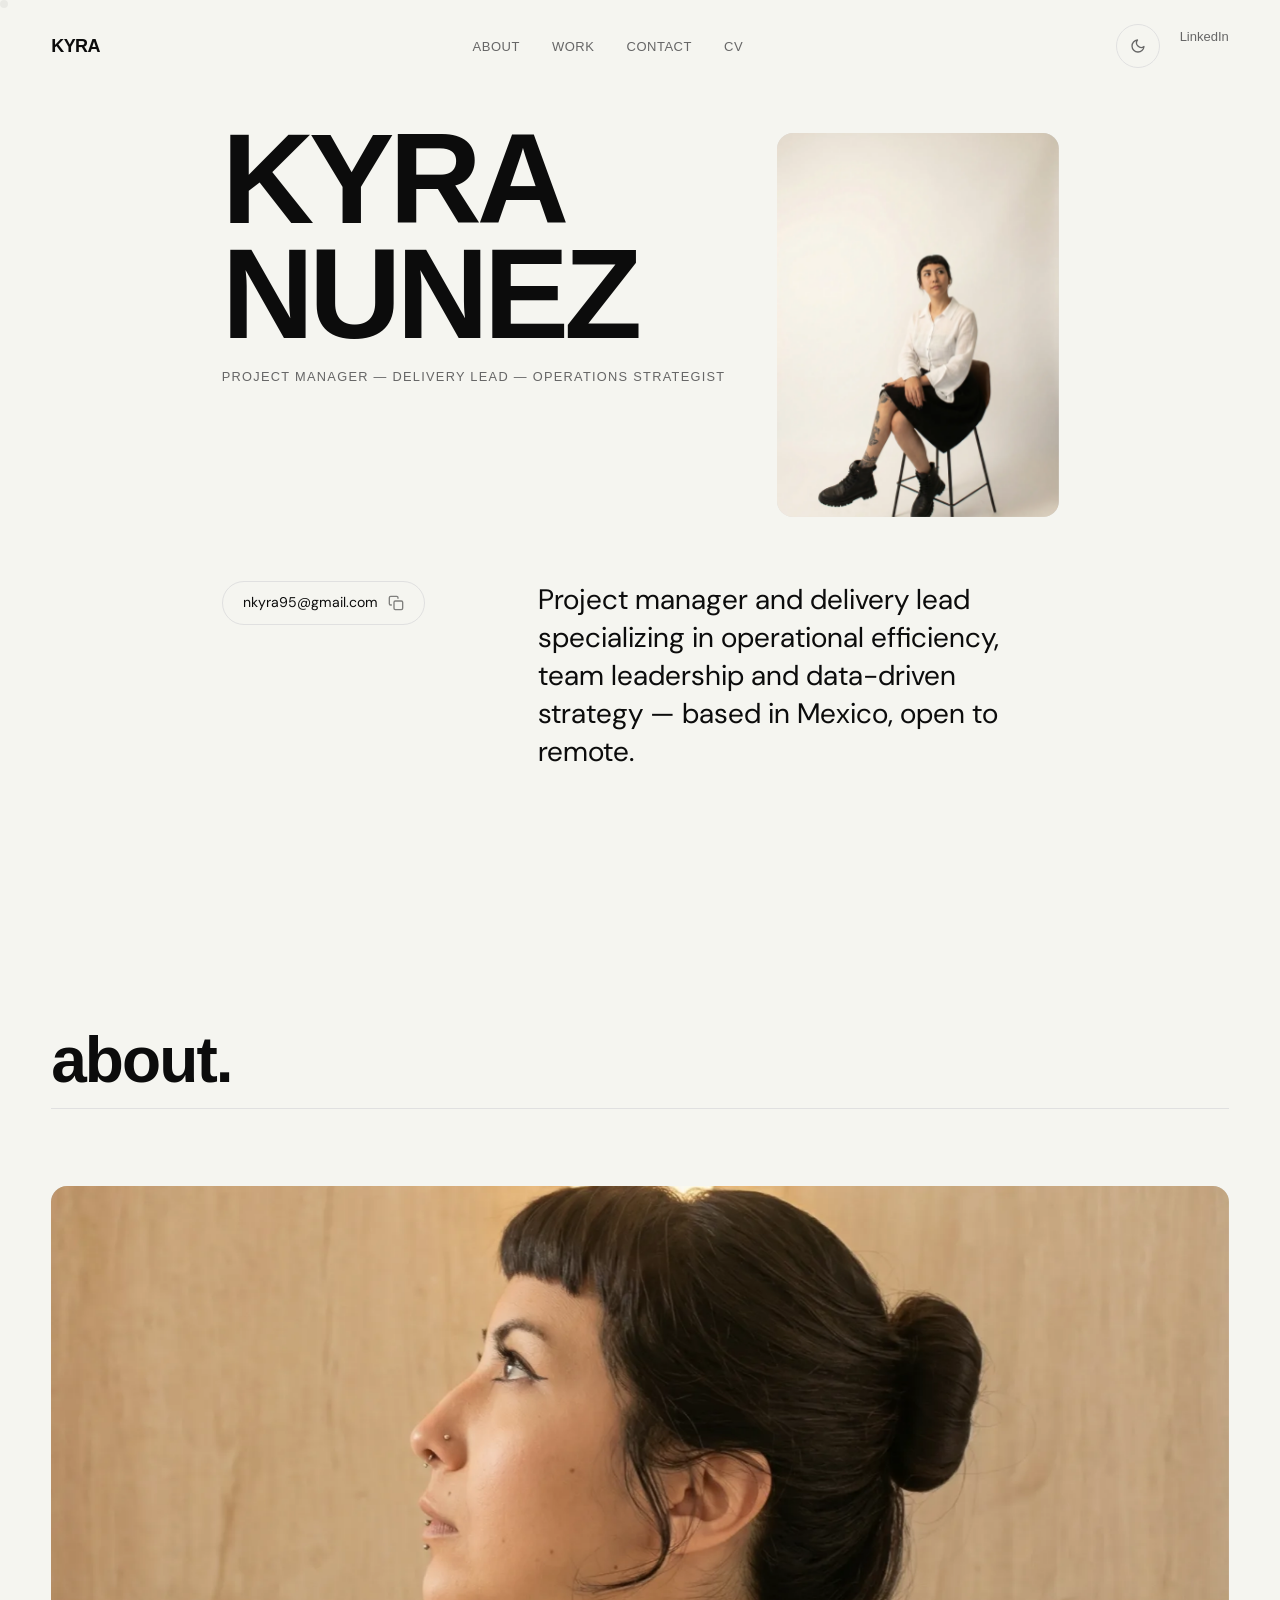
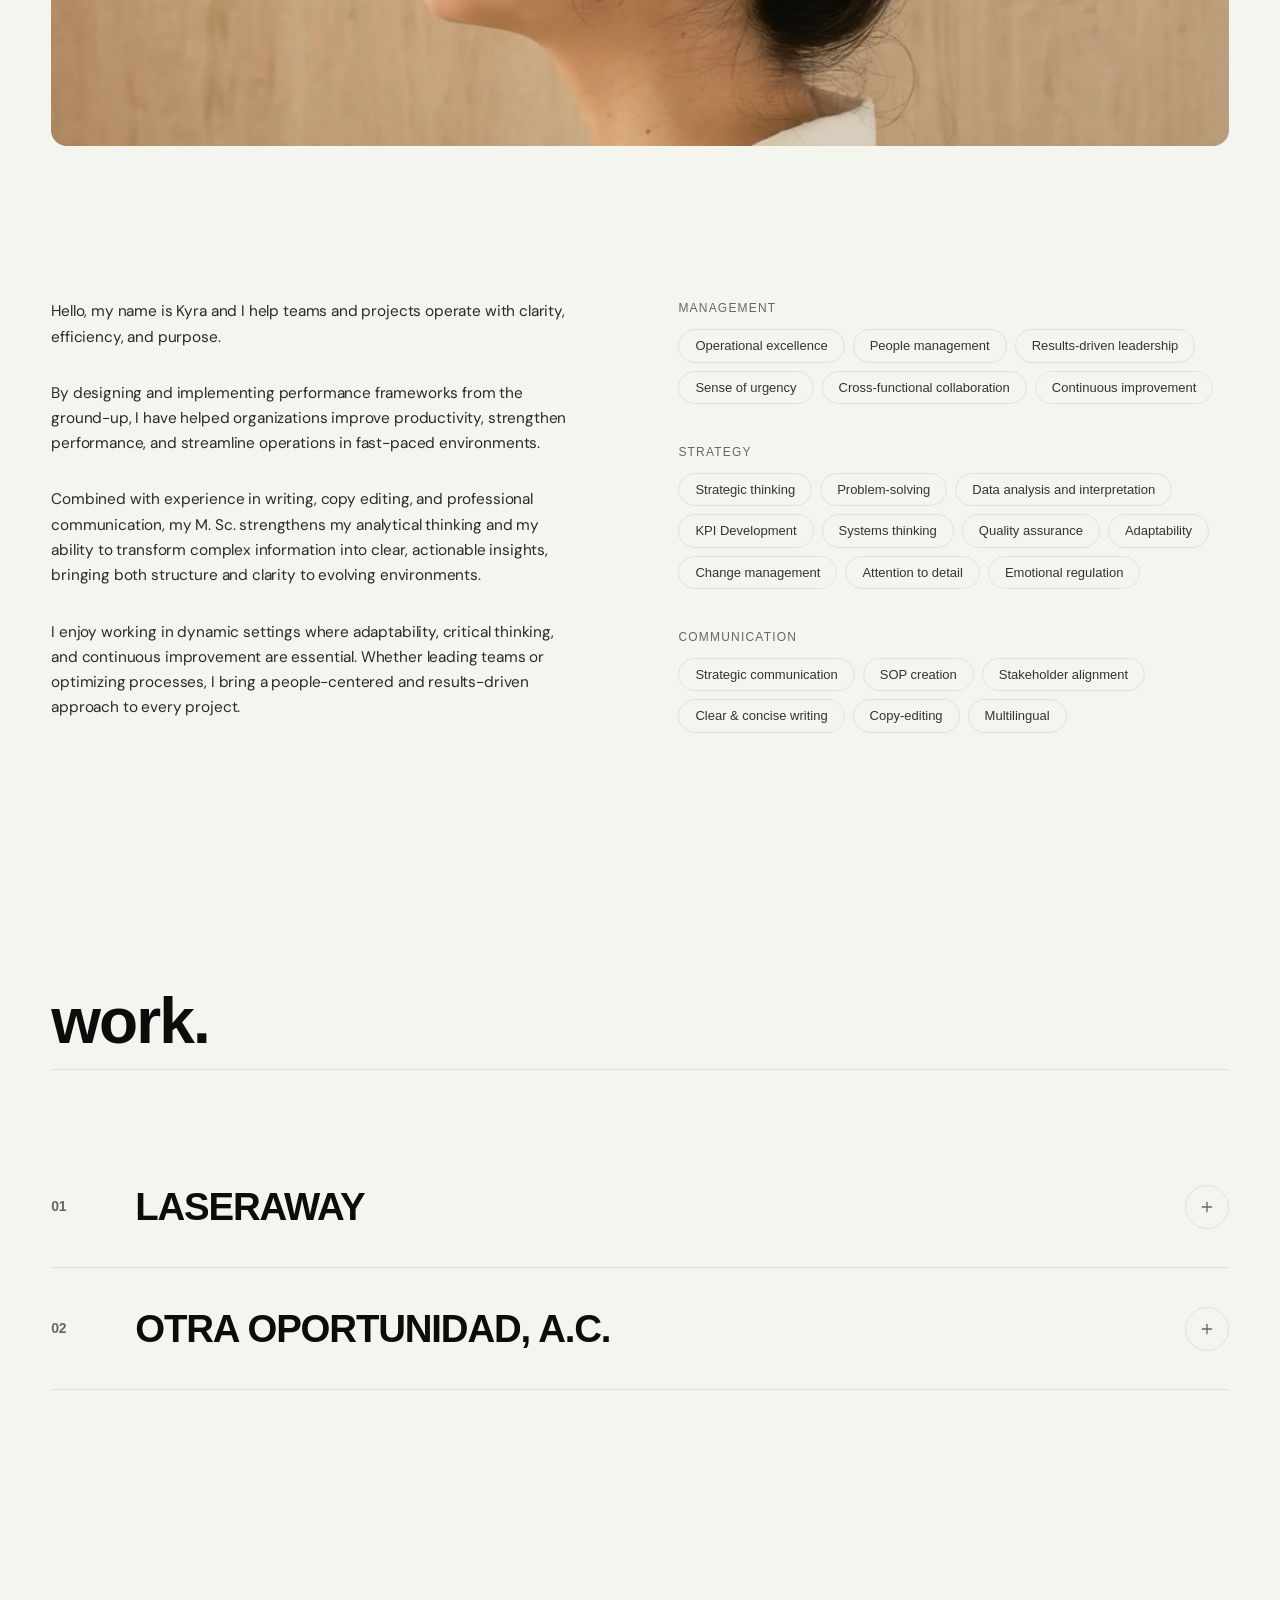
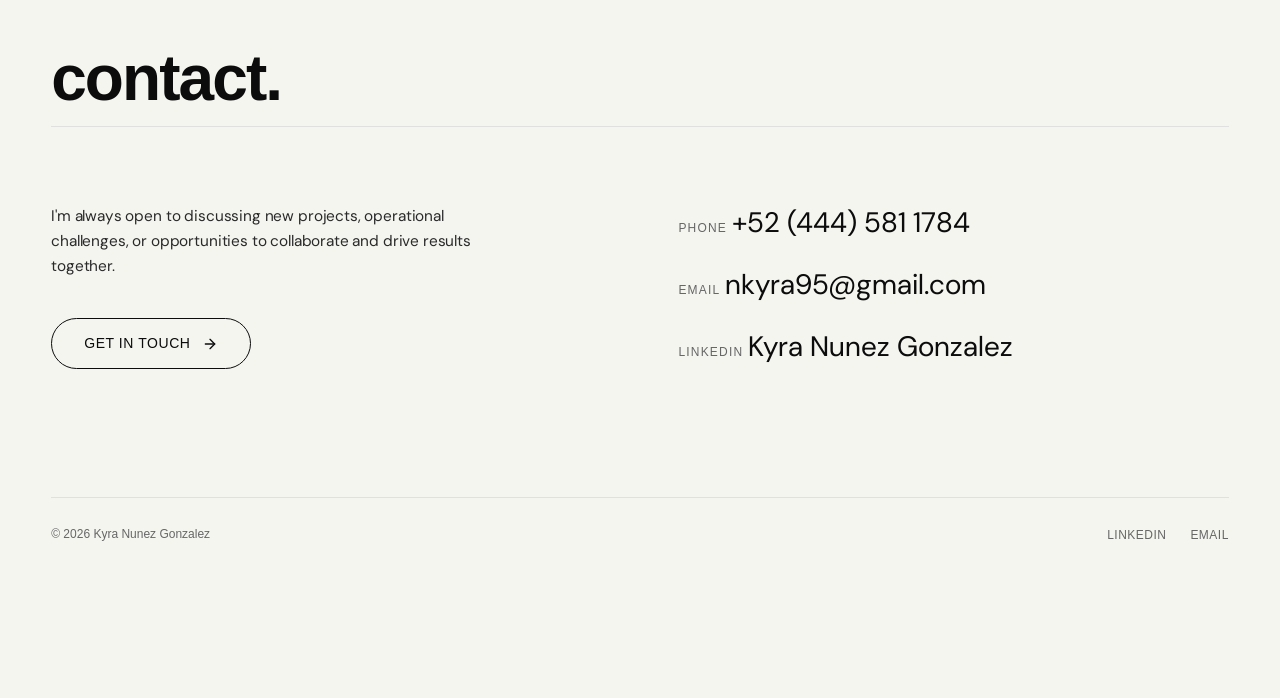
==== commit 3b645cde: "Update About section: new bio copy and expanded skill tags - Replace 3-paragraph bio with 4-paragrap" ====
--- a/index.html
+++ b/index.html
@@ -488,7 +488,7 @@
     }
 
     .about-left .body-text + .body-text {
-      margin-top: 1.5em;
+      margin-top: 2em;
     }
 
     .about-skills {
@@ -737,6 +737,13 @@
       width: clamp(88px, 12vw, 120px);
       height: clamp(88px, 12vw, 120px);
       pointer-events: none;
+      z-index: 0;
+    }
+
+    /* Lift text above the canvas so animations don't clash with numbers */
+    .kpi-number, .kpi-label {
+      position: relative;
+      z-index: 1;
     }
 
     @media (max-width: 600px) {
@@ -1203,13 +1210,16 @@
         </figure>
         <div class="about-left">
           <p class="body-text reveal">
-            Hello, my name is Kyra and I'm here to bring success to your project by integrating critical thinking with professional practice.
+            Hello, my name is Kyra and I help teams and projects operate with clarity, efficiency, and purpose.
           </p>
           <p class="body-text reveal">
-            Skilled in team leadership, data analysis, and staff management, I have focused my practice on improving operational efficiency and quality of results.
+            By designing and implementing performance frameworks from the ground-up, I have helped organizations improve productivity, strengthen performance, and streamline operations in fast-paced environments.
           </p>
           <p class="body-text reveal">
-            Holding a master's degree in social sciences, I am also experienced in academia and style editing, combining communication and writing skills to achieve your project goals.
+            Combined with experience in writing, copy editing, and professional communication, my M. Sc. strengthens my analytical thinking and my ability to transform complex information into clear, actionable insights, bringing both structure and clarity to evolving environments.
+          </p>
+          <p class="body-text reveal">
+            I enjoy working in dynamic settings where adaptability, critical thinking, and continuous improvement are essential. Whether leading teams or optimizing processes, I bring a people-centered and results-driven approach to every project.
           </p>
         </div>
 
@@ -1217,28 +1227,38 @@
           <div class="skill-group">
             <h4>Management</h4>
             <div class="skill-tags">
-              <span class="skill-tag">Team Leadership</span>
-              <span class="skill-tag">Staff Management</span>
-              <span class="skill-tag">Change Management</span>
-              <span class="skill-tag">Operations</span>
+              <span class="skill-tag">Operational excellence</span>
+              <span class="skill-tag">People management</span>
+              <span class="skill-tag">Results-driven leadership</span>
+              <span class="skill-tag">Sense of urgency</span>
+              <span class="skill-tag">Cross-functional collaboration</span>
+              <span class="skill-tag">Continuous improvement</span>
             </div>
           </div>
           <div class="skill-group">
             <h4>Strategy</h4>
             <div class="skill-tags">
-              <span class="skill-tag">Data Analysis</span>
+              <span class="skill-tag">Strategic thinking</span>
+              <span class="skill-tag">Problem-solving</span>
+              <span class="skill-tag">Data analysis and interpretation</span>
               <span class="skill-tag">KPI Development</span>
-              <span class="skill-tag">SOP Creation</span>
-              <span class="skill-tag">Reporting</span>
+              <span class="skill-tag">Systems thinking</span>
+              <span class="skill-tag">Quality assurance</span>
+              <span class="skill-tag">Adaptability</span>
+              <span class="skill-tag">Change management</span>
+              <span class="skill-tag">Attention to detail</span>
+              <span class="skill-tag">Emotional regulation</span>
             </div>
           </div>
           <div class="skill-group">
             <h4>Communication</h4>
             <div class="skill-tags">
-              <span class="skill-tag">Copy Editing</span>
-              <span class="skill-tag">Academic Writing</span>
+              <span class="skill-tag">Strategic communication</span>
+              <span class="skill-tag">SOP creation</span>
+              <span class="skill-tag">Stakeholder alignment</span>
+              <span class="skill-tag">Clear &amp; concise writing</span>
+              <span class="skill-tag">Copy-editing</span>
               <span class="skill-tag">Multilingual</span>
-              <span class="skill-tag">QA & Training</span>
             </div>
           </div>
         </div>
@@ -1872,37 +1892,36 @@
 
         // ═══════════════════════════════════════════════════════
         // OTRA OPORTUNIDAD — Card 01 — DELIVERY (5 mo):
-        // Five particle rings in a pentagonal orbit. Each ring
-        // is a flat circle (not a sphere) seen in 3D, so the
-        // 5 "O" shapes are immediately readable.
+        // Five volumetric particle spheres orbiting in a pentagon.
+        // Each sphere self-rotates; alternating tilt per sphere.
         // ═══════════════════════════════════════════════════════
         if (mode === 'delivery') {
-          const orbitAngle = t * 0.0006;
-          const orbitR  = R * 0.50;  // pentagon orbit radius
-          const ringR   = R * 0.26;  // radius of each individual ring
+          const orbitA   = t * 0.0006;
+          const orbitR   = R * 0.50;   // pentagon orbit radius
+          const subR     = R * 0.24;   // each sphere radius
           const perGroup = Math.floor(N / 5);
-          const tiltA = 0.45; // tilt so rings show curvature
-          const cTilt = Math.cos(tiltA), sTilt = Math.sin(tiltA);
 
           for (let g = 0; g < 5; g++) {
-            const ga  = orbitAngle + g * TAU / 5;
-            const rcx = cx + Math.cos(ga) * orbitR;
-            const rcy = cy + Math.sin(ga) * orbitR * 0.65;
-            // Each ring spins on its own axis, alternating direction
-            const spinA = t * 0.0009 * (g % 2 === 0 ? 1 : -1) + g * 0.8;
-            const start = g * perGroup, end = Math.min(start + perGroup, N);
+            const ga  = orbitA + g * TAU / 5;
+            const gcx = cx + Math.cos(ga) * orbitR;
+            const gcy = cy + Math.sin(ga) * orbitR * 0.70; // perspective squish
+
+            // Each sphere has its own rotation axis and tilt
+            const rotA  = t * 0.0009 * (g % 2 === 0 ? 1 : -1) + g * 1.1;
+            const tiltA = 0.30 + g * 0.22;
+            const cRY = Math.cos(rotA), sRY = Math.sin(rotA);
+            const cRT = Math.cos(tiltA), sRT = Math.sin(tiltA);
+
+            const start = g * perGroup;
+            const end   = Math.min(start + perGroup, N);
 
             for (let i = start; i < end; i++) {
-              const seed = PTS[i*4+3];
-              const pA = spinA + seed * TAU;
-              const jitter = PTS[i*4] * 0.055 * R;
-              const pr = ringR + jitter;
-              let rx = Math.cos(pA) * pr;
-              let ry = PTS[i*4+1] * 0.045 * R;
-              let rz = Math.sin(pA) * pr;
-              [ry, rz] = rotXZ(ry, rz, cTilt, sTilt);
-              const px = rcx + rx, py = rcy + ry;
-              let a = 0.28 + 0.65 * (rz / (ringR * 1.1) + 1) * 0.5;
+              let x = PTS[i*4], y = PTS[i*4+1], z = PTS[i*4+2];
+              [x, z] = rotYZ(x, z, cRY, sRY);
+              [y, z] = rotXZ(y, z, cRT, sRT);
+              const px = gcx + x * subR;
+              const py = gcy + y * subR;
+              const a  = 0.18 + 0.82 * (z + 1) * 0.5;
               dot(ctx, px, py, a);
             }
           }
@@ -1948,13 +1967,12 @@
 
         // ═══════════════════════════════════════════════════════
         // OTRA OPORTUNIDAD — Card 03 — MANUAL (1):
-        // Dense nucleus + single outer orbital ring (no line).
-        // Simple, readable: one center, one orbit = one manual.
+        // Dense nucleus + single outer ring viewed face-on
+        // (tilt = 90° → perfect circle). Ring is thick/bold.
         // ═══════════════════════════════════════════════════════
         if (mode === 'manual') {
-          const angle = t * 0.0006;
-          const nucleusN = Math.floor(N * 0.30); // visible nucleus
-          const ringN    = N - nucleusN;
+          const angle    = t * 0.0006;
+          const nucleusN = Math.floor(N * 0.28);
 
           // Nucleus — dense dot cluster at center
           for (let i = 0; i < nucleusN; i++) {
@@ -1964,22 +1982,22 @@
             dot(ctx, px, py, a);
           }
 
-          // Single orbital ring tilted 50° — clearly visible, no line effect
-          const orbR  = R * 0.78;
-          const tilt  = 0.88; // ~50° — steep enough to see as full ring
-          const cTilt = Math.cos(tilt), sTilt = Math.sin(tilt);
+          // Outer ring — tilt = PI/2 → perfect face-on circle.
+          // Radial jitter (halfW) creates visible ring thickness.
+          const orbR = R * 0.74;
+          const halfW = R * 0.09; // ring thickness (±halfW around orbR)
 
           for (let i = nucleusN; i < N; i++) {
             const seed = PTS[i*4+3];
             const pA = angle + seed * TAU;
-            const jitter = PTS[i*4] * 0.05 * R;
-            const pr = orbR + jitter;
-            let rx = Math.cos(pA) * pr;
-            let ry = PTS[i*4+1] * 0.04 * R;
-            let rz = Math.sin(pA) * pr;
-            [ry, rz] = rotXZ(ry, rz, cTilt, sTilt);
-            const px = cx + rx, py = cy + ry;
-            let a = 0.28 + 0.68 * (rz / (orbR * 1.1) + 1) * 0.5;
+            // PTS[i*4] ranges ‑1..1, use it for radial spread
+            const pr = orbR + PTS[i*4] * halfW;
+            // At tilt=PI/2: px = cx + cos(pA)*pr, py = cy − sin(pA)*pr
+            const px = cx + Math.cos(pA) * pr;
+            const py = cy - Math.sin(pA) * pr;
+            // Alpha: brighter at ring mid-line, fades at edges
+            const radFade = 1 - Math.abs(PTS[i*4]);
+            const a = 0.35 + radFade * 0.50 + seed * 0.15;
             dot(ctx, px, py, a);
           }
           return;
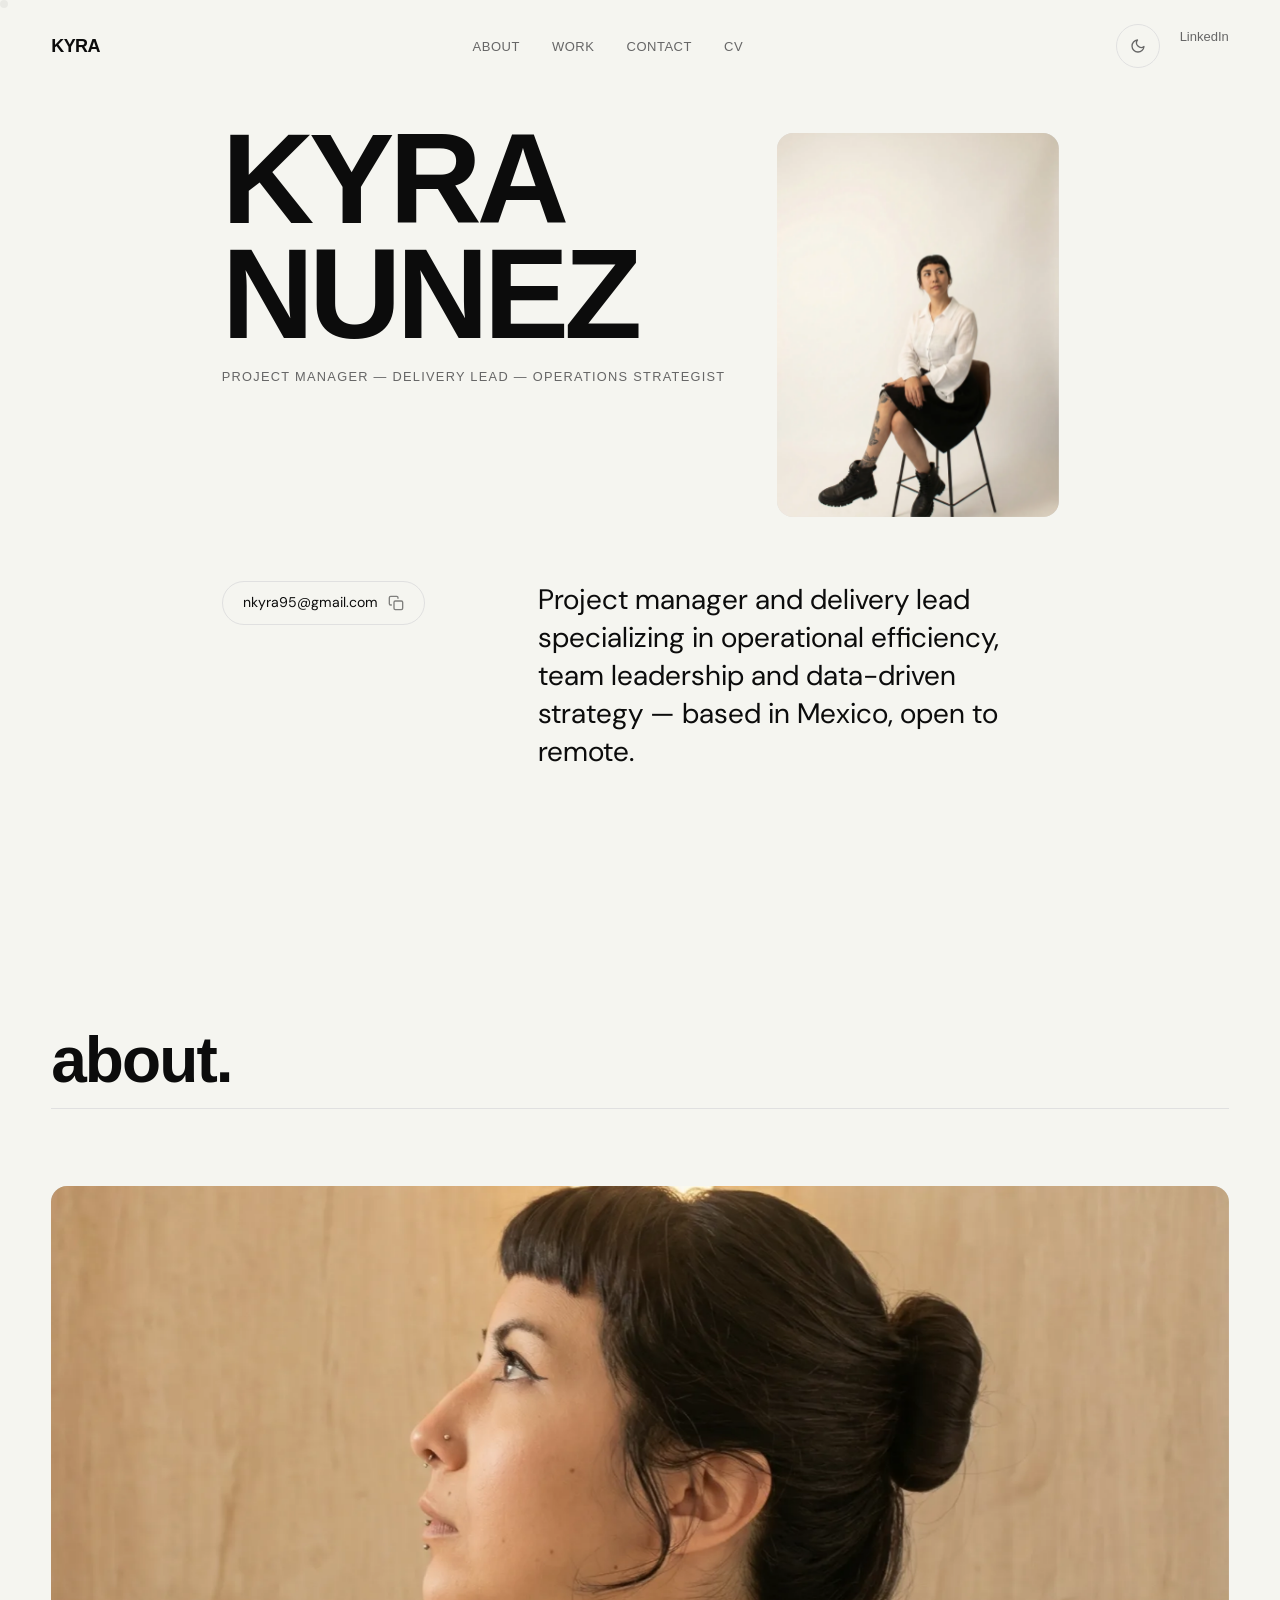
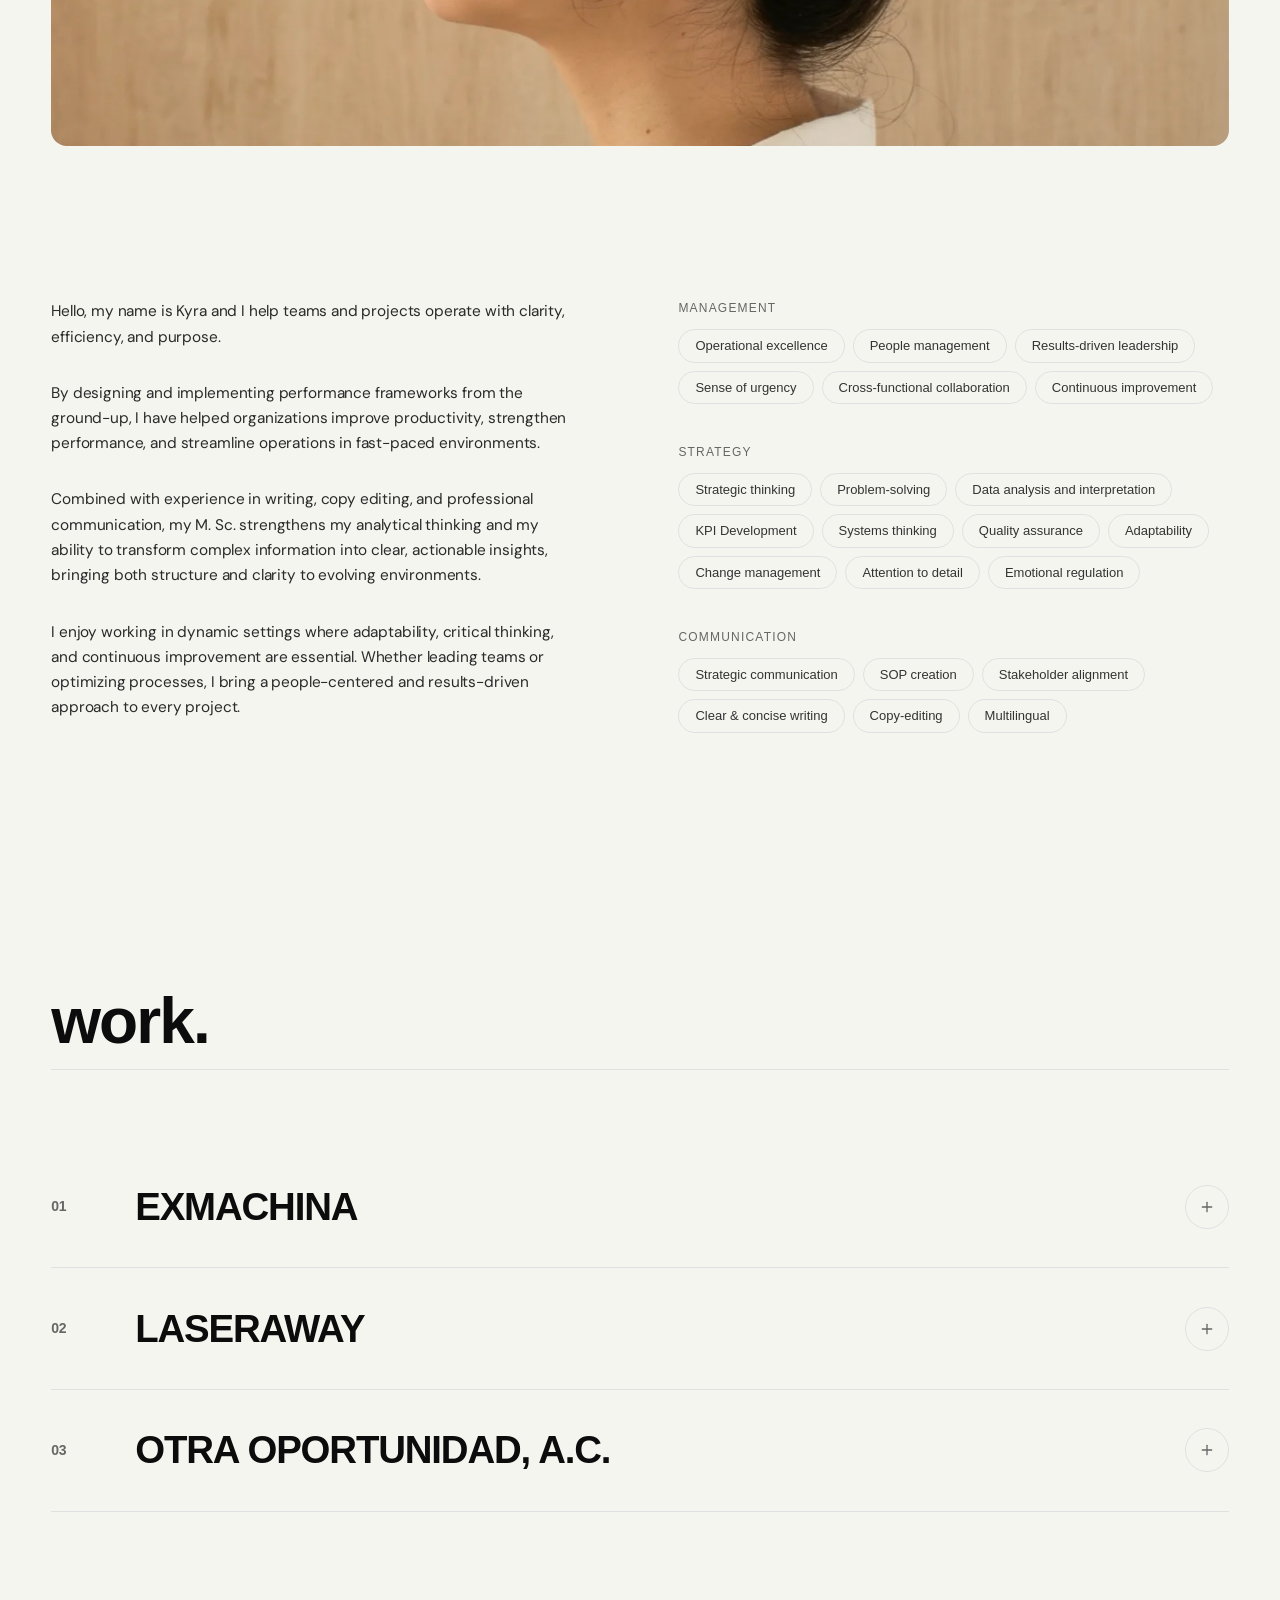
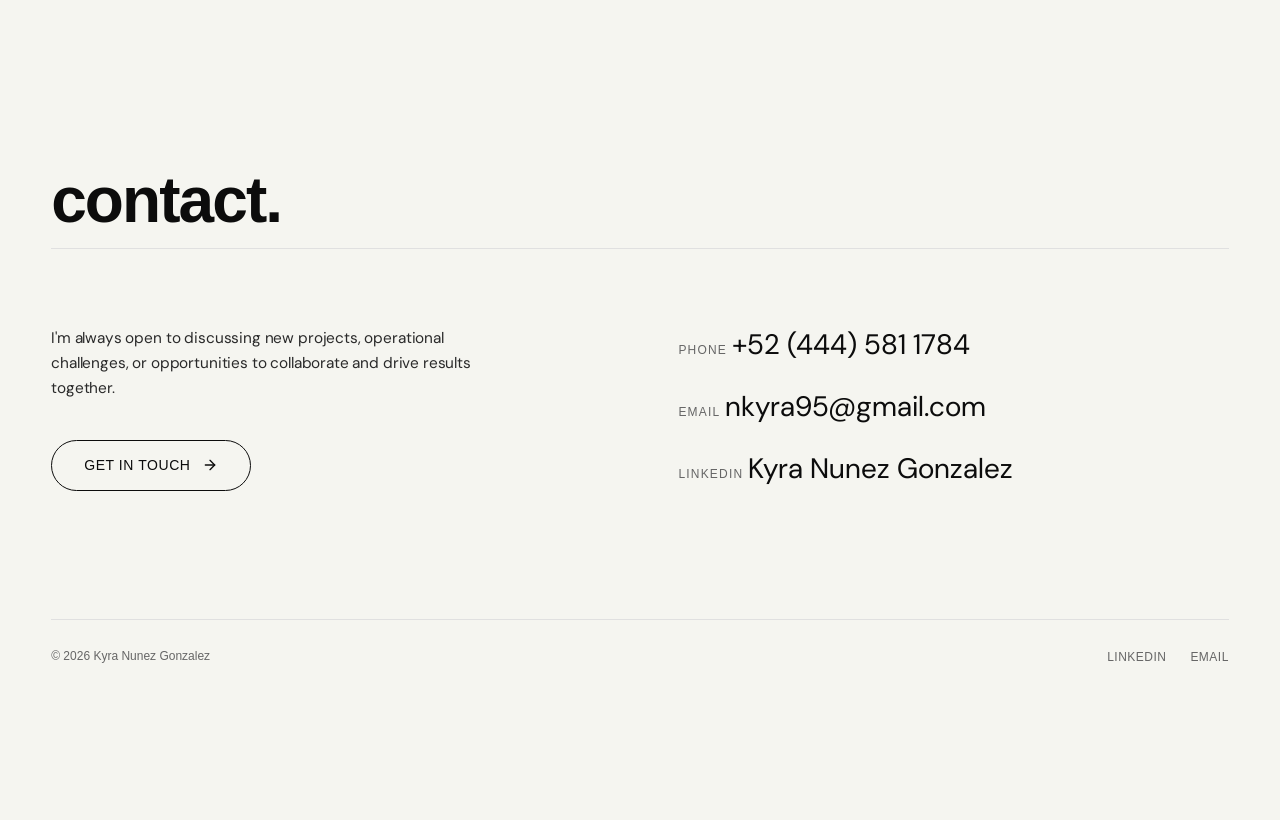
==== commit 708f4b8a: "Add ExMachina project + update CV with new experience Portfolio: - Add ExMachina as project 01 (plac" ====
--- a/index.html
+++ b/index.html
@@ -5,7 +5,7 @@
   <meta name="viewport" content="width=device-width, initial-scale=1.0">
   <meta http-equiv="Cache-Control" content="no-cache, no-store, must-revalidate">
   <meta http-equiv="Pragma" content="no-cache">
-  <title>KYRA NUNEZ — Project Manager & Delivery Lead</title>
+  <title>KYRA NUNEZ — Project Manager — Delivery Lead — Operations Strategist</title>
   <meta name="description" content="Kyra Nunez Gonzalez — Integrating critical thinking with professional practice. Project Manager, Delivery Lead, Operations Strategist.">
   <link rel="preconnect" href="https://fonts.googleapis.com">
   <link rel="preconnect" href="https://fonts.gstatic.com" crossorigin>
@@ -1124,7 +1124,7 @@
         <li><a href="#about">About</a></li>
         <li><a href="#work">Work</a></li>
         <li><a href="#contact">Contact</a></li>
-        <li><a href="https://alancruzcreai.github.io/kyra-cv/" target="_blank" rel="noopener">CV</a></li>
+        <li><a href="/cv/" target="_blank" rel="noopener">CV</a></li>
       </ul>
       <ul class="nav-social">
         <li>
@@ -1275,10 +1275,67 @@
 
       <div class="project-list">
 
-        <!-- PROJECT 01 — LASERAWAY -->
+        <!-- PROJECT 01 — EXMACHINA -->
         <div class="project-item reveal">
           <div class="project-header" role="button" tabindex="0" aria-expanded="false">
             <span class="project-number">01</span>
+            <h3 class="project-title">ExMachina</h3>
+            <div class="project-toggle">
+              <svg viewBox="0 0 24 24" fill="none" stroke="currentColor" stroke-width="2" stroke-linecap="round" stroke-linejoin="round">
+                <line x1="12" y1="5" x2="12" y2="19"></line>
+                <line x1="5" y1="12" x2="19" y2="12"></line>
+              </svg>
+            </div>
+          </div>
+          <div class="project-body">
+            <div class="project-body-inner">
+              <div class="project-meta">
+                <span class="project-tag">Co-Founder</span>
+                <span class="project-tag">Delivery Management</span>
+                <span class="project-tag">Agile Operations</span>
+                <span class="project-tag">Client Relations</span>
+                <span class="project-tag">Software Development</span>
+                <span class="project-tag">2026 — Present</span>
+              </div>
+
+              <div class="project-layout">
+                <div class="project-image-wrapper">
+                  <div class="project-image-overlay">
+                    <span class="project-image-label">End-to-End Delivery &amp; Operations</span>
+                  </div>
+                </div>
+
+                <div class="project-details">
+                  <p class="body-text project-description">
+                    Co-founded and currently lead delivery operations at ExMachina, a digital consultancy building custom AI-powered tools for people and businesses, with a delivery framework built to work across any industry.
+                  </p>
+                  <p class="body-text project-description">
+                    Serve as the operational backbone of the practice: the single point of contact between the technical team and every client, from kickoff through final delivery. Own the full delivery lifecycle across simultaneous projects — sprint planning, scope management, stakeholder communication, quality review, and escalation handling.
+                  </p>
+                  <p class="body-text project-description">
+                    Designed and built the internal systems that run the consultancy from the ground up — a custom project management platform, a formal change management framework, and a full operations manual with documented, repeatable pipelines for every service offered: branding, web design, and software development.
+                  </p>
+                  <p class="body-text project-description">
+                    Projects run on a disciplined 5-business-day sprint cadence and ship on a formal 60-day delivery cycle. A lean operation that delivers with the structure and discipline of a full PMO.
+                  </p>
+
+                  <div class="kpi-grid">
+                    <div class="kpi-card">
+                      <div class="kpi-number" data-symbol="∞">∞</div>
+                      <div class="kpi-label">Industries<br>served</div>
+                      <canvas class="kpi-orb" data-mode="industries" width="280" height="280" aria-hidden="true"></canvas>
+                    </div>
+                  </div>
+                </div>
+              </div>
+            </div>
+          </div>
+        </div>
+
+        <!-- PROJECT 02 — LASERAWAY -->
+        <div class="project-item reveal">
+          <div class="project-header" role="button" tabindex="0" aria-expanded="false">
+            <span class="project-number">02</span>
             <h3 class="project-title">LaserAway</h3>
             <div class="project-toggle">
               <svg viewBox="0 0 24 24" fill="none" stroke="currentColor" stroke-width="2" stroke-linecap="round" stroke-linejoin="round">
@@ -1340,10 +1397,10 @@
           </div>
         </div>
 
-        <!-- PROJECT 02 — OTRA OPORTUNIDAD -->
+        <!-- PROJECT 03 — OTRA OPORTUNIDAD -->
         <div class="project-item reveal">
           <div class="project-header" role="button" tabindex="0" aria-expanded="false">
-            <span class="project-number">02</span>
+            <span class="project-number">03</span>
             <h3 class="project-title">Otra Oportunidad, A.C.</h3>
             <div class="project-toggle">
               <svg viewBox="0 0 24 24" fill="none" stroke="currentColor" stroke-width="2" stroke-linecap="round" stroke-linejoin="round">
@@ -1587,6 +1644,7 @@
 
     // ——— KPI Counter Animation ———
     function animateCounters(container) {
+      // Numeric counters
       container.querySelectorAll('.kpi-number[data-count]').forEach(el => {
         const target = parseInt(el.dataset.count);
         const suffix = el.dataset.suffix || '';
@@ -1596,17 +1654,23 @@
         function update(now) {
           const elapsed = now - start;
           const progress = Math.min(elapsed / duration, 1);
-          // Ease out cubic
           const eased = 1 - Math.pow(1 - progress, 3);
           const current = Math.round(eased * target);
           el.textContent = current + suffix;
-
-          if (progress < 1) {
-            requestAnimationFrame(update);
-          }
+          if (progress < 1) requestAnimationFrame(update);
         }
-
         requestAnimationFrame(update);
+      });
+
+      // Symbol counters (e.g. ∞) — same entrance timing, fade + scale in
+      container.querySelectorAll('.kpi-number[data-symbol]').forEach(el => {
+        el.style.opacity = '0';
+        el.style.transform = 'scale(0.6)';
+        el.style.transition = 'opacity 0.8s cubic-bezier(0.23,1,0.32,1), transform 0.8s cubic-bezier(0.23,1,0.32,1)';
+        requestAnimationFrame(() => {
+          el.style.opacity = '1';
+          el.style.transform = 'scale(1)';
+        });
       });
     }
 
@@ -2040,6 +2104,30 @@
           }
           return;
         }
+
+        // ═══════════════════════════════════════════════════════
+        // EXMACHINA — Card ∞ — INDUSTRIES:
+        // Full sphere continuously rotating — representing every
+        // industry. Single dense globe, no division, no limit.
+        // ═══════════════════════════════════════════════════════
+        if (mode === 'industries') {
+          const rotA  = t * 0.0006;
+          const tiltA = t * 0.00022;
+          const cRY = Math.cos(rotA),  sRY = Math.sin(rotA);
+          const cRT = Math.cos(tiltA), sRT = Math.sin(tiltA);
+
+          for (let i = 0; i < N; i++) {
+            let x = PTS[i*4], y = PTS[i*4+1], z = PTS[i*4+2];
+            const seed = PTS[i*4+3];
+            [x, z] = rotYZ(x, z, cRY, sRY);
+            [y, z] = rotXZ(y, z, cRT, sRT);
+            const px = cx + x * R;
+            const py = cy + y * R;
+            const a  = 0.12 + 0.78 * (z + 1) * 0.5 + seed * 0.10;
+            dot(ctx, px, py, a);
+          }
+          return;
+        }
       }
 
       // Shared rAF loop — runs only while at least one orb is visible
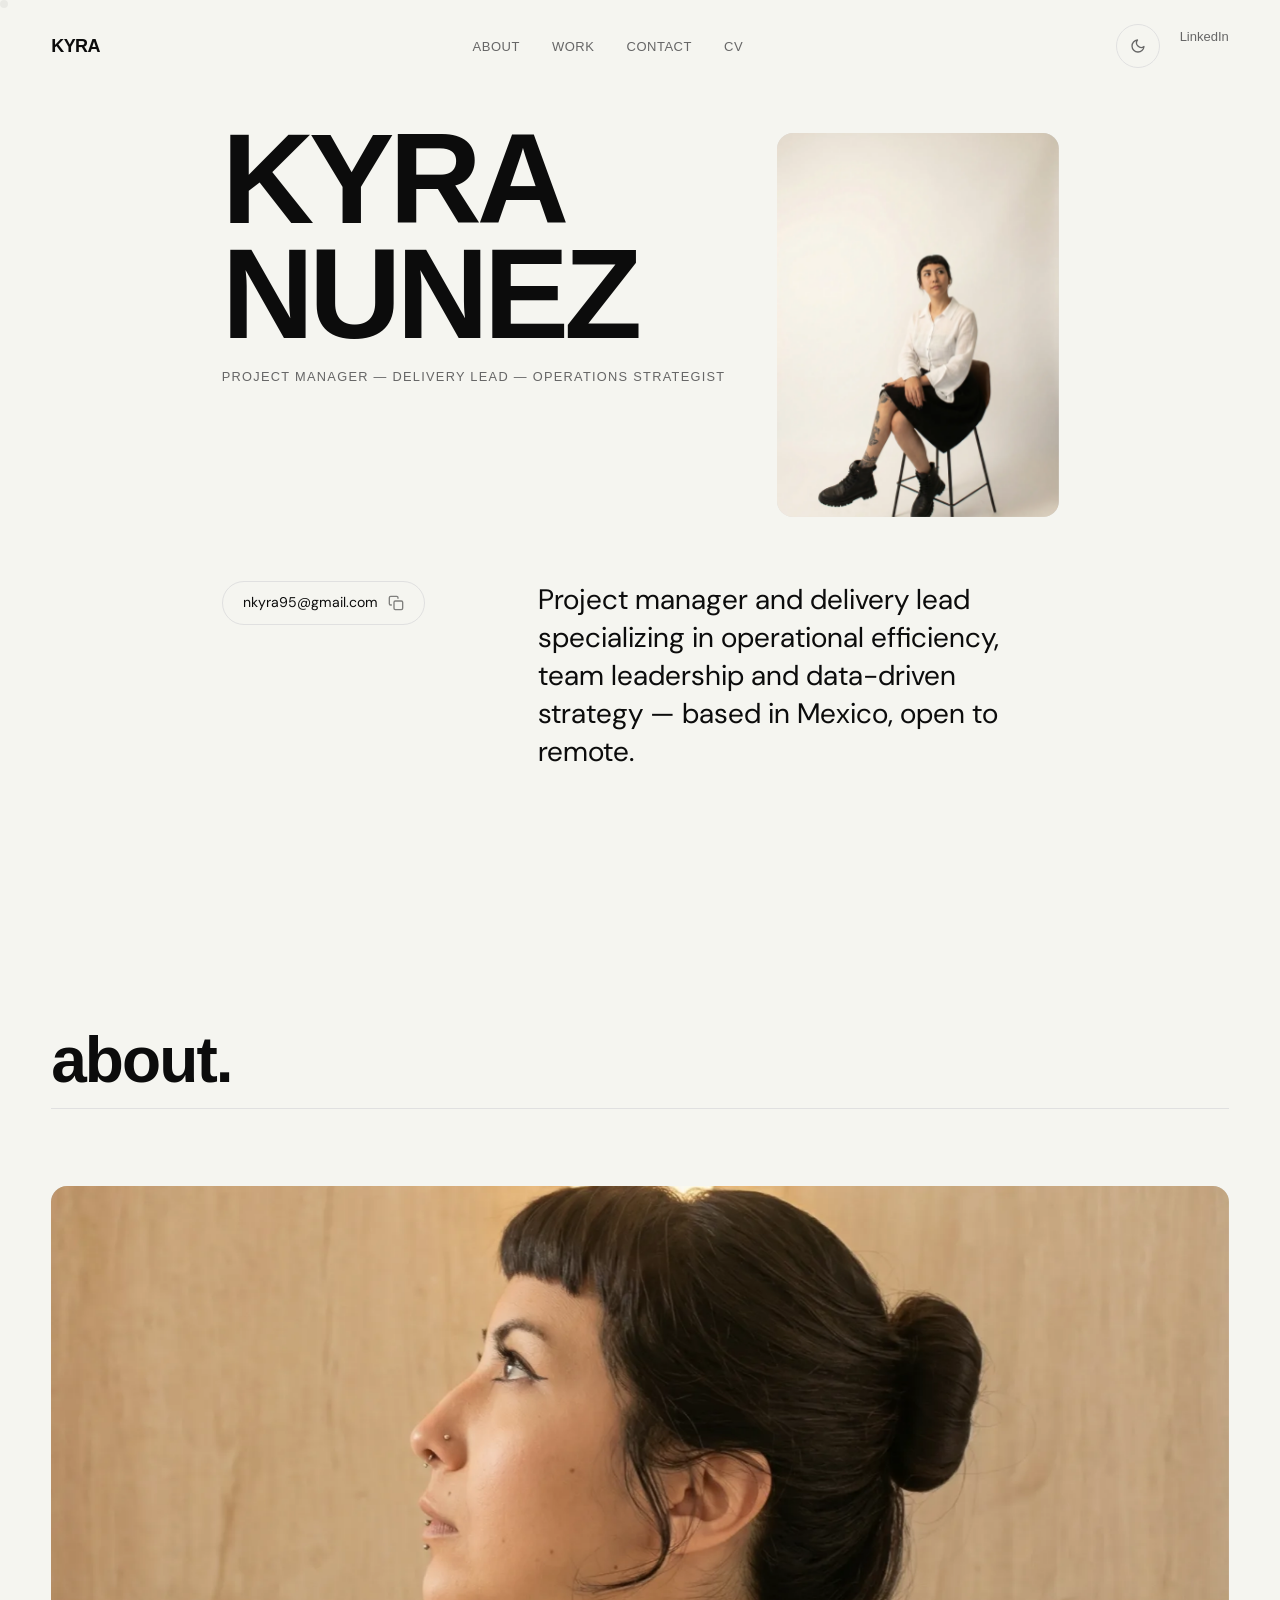
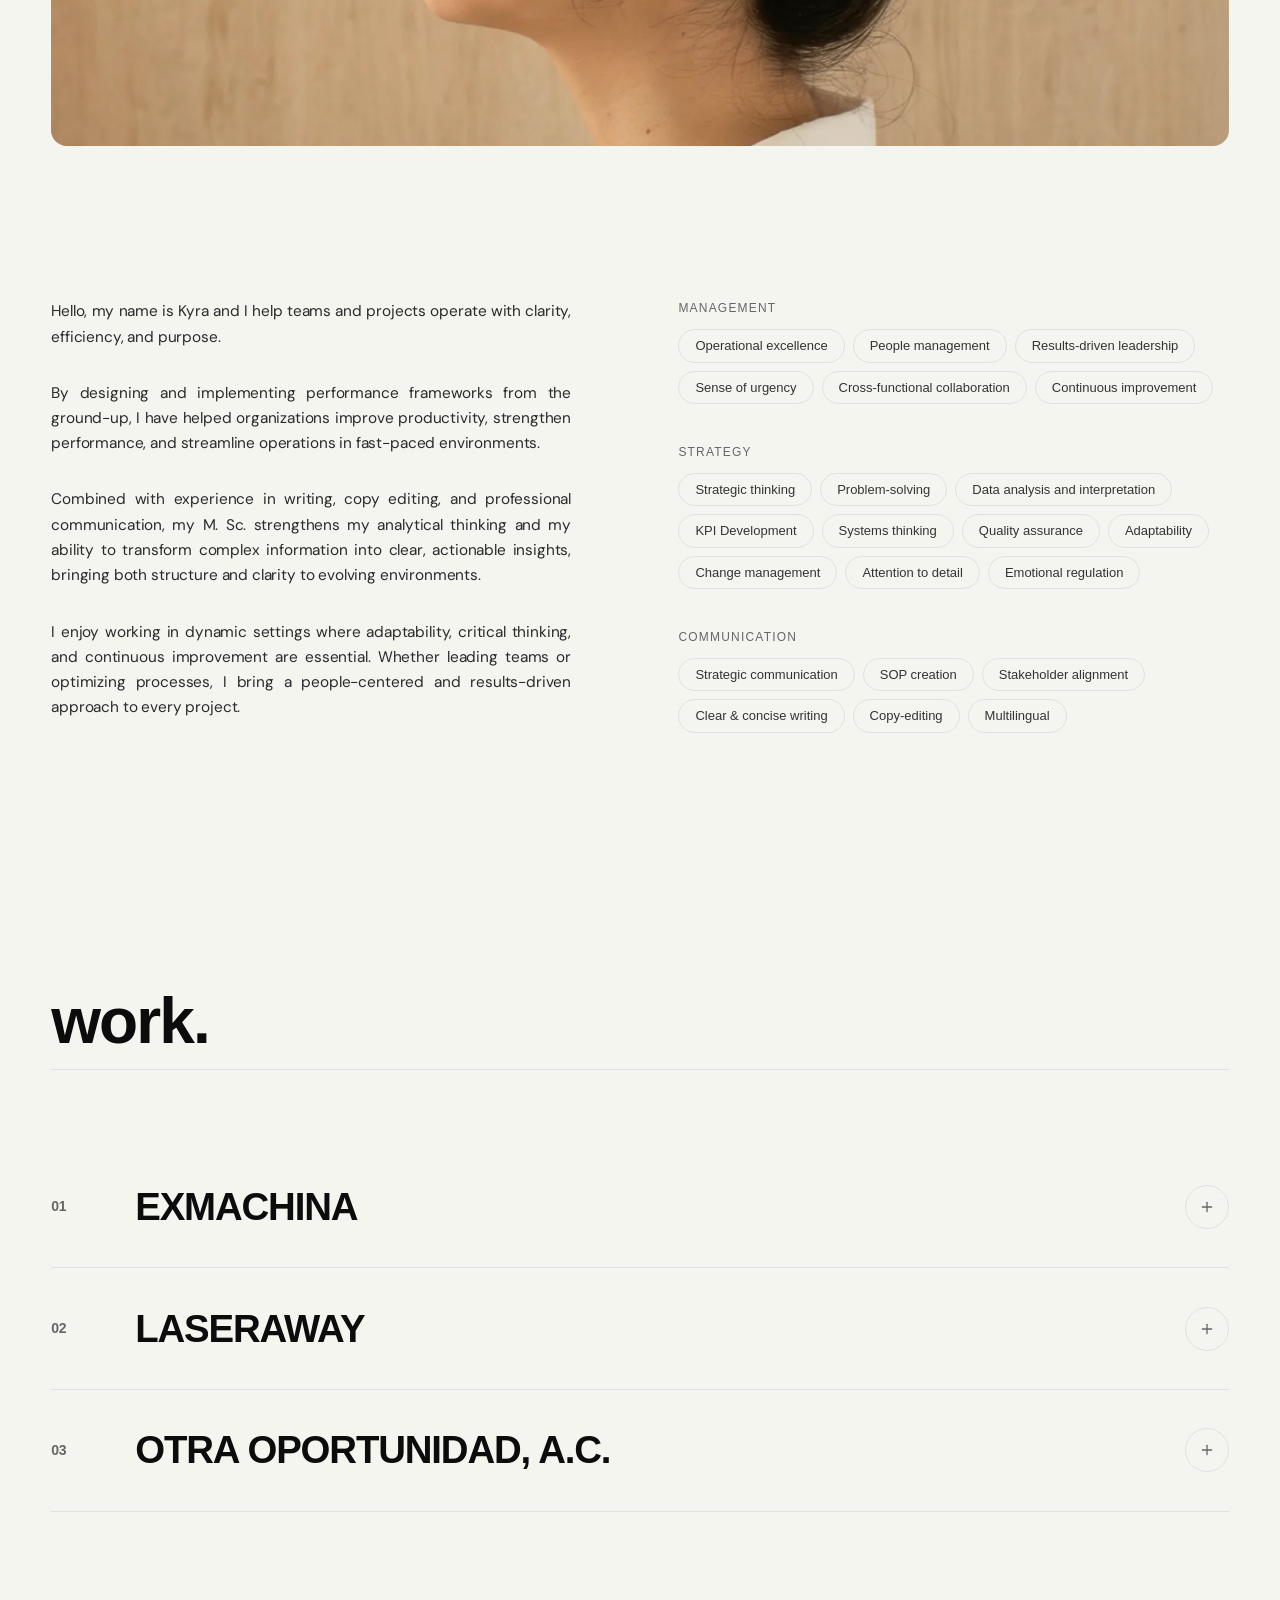
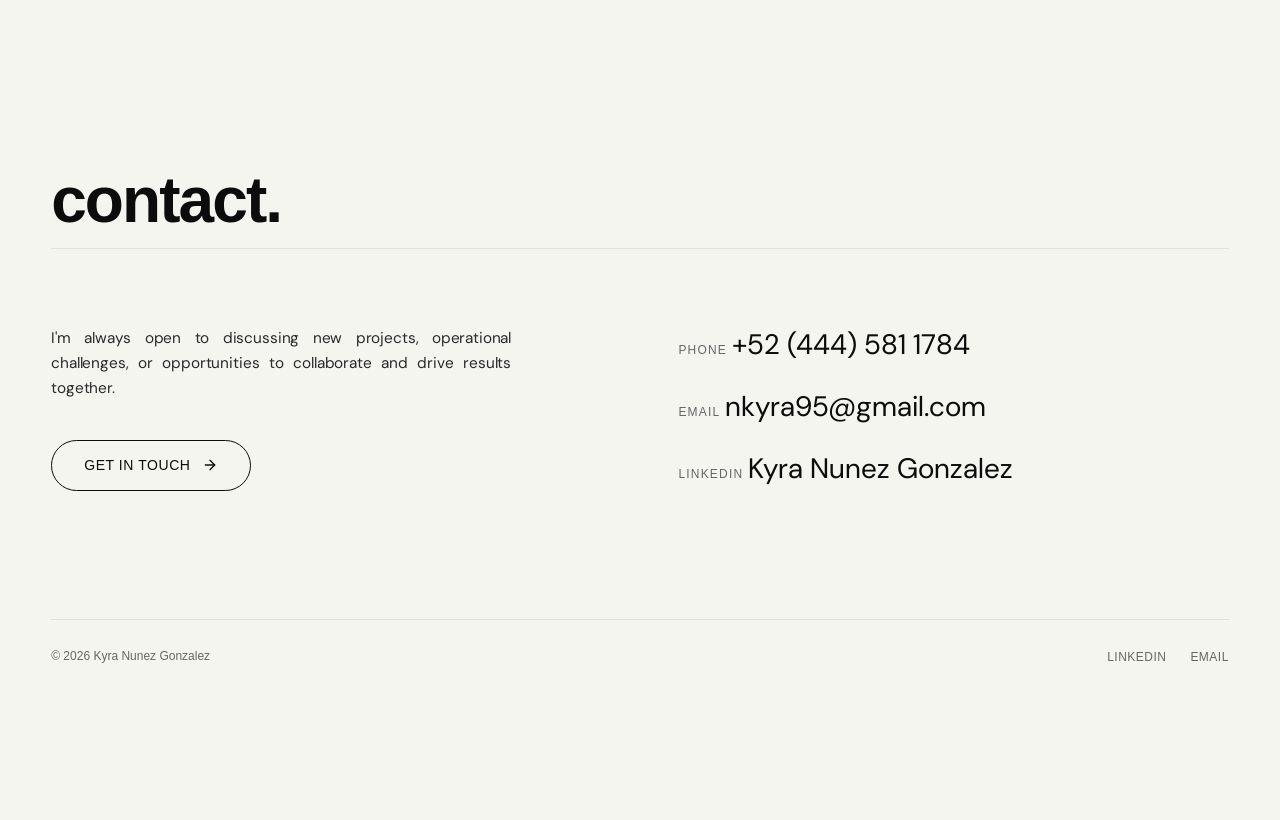
==== commit 74089d36: "CV edits + portfolio cleanup per brief CV: - ExMachina bullets: add bold to all 4 bullet openers - F" ====
--- a/index.html
+++ b/index.html
@@ -104,6 +104,7 @@
       letter-spacing: -0.01em;
       color: var(--text-body);
       font-weight: 400;
+      text-align: justify;
     }
 
     .label {
@@ -1319,13 +1320,6 @@
                     Projects run on a disciplined 5-business-day sprint cadence and ship on a formal 60-day delivery cycle. A lean operation that delivers with the structure and discipline of a full PMO.
                   </p>
 
-                  <div class="kpi-grid">
-                    <div class="kpi-card">
-                      <div class="kpi-number" data-symbol="∞">∞</div>
-                      <div class="kpi-label">Industries<br>served</div>
-                      <canvas class="kpi-orb" data-mode="industries" width="280" height="280" aria-hidden="true"></canvas>
-                    </div>
-                  </div>
                 </div>
               </div>
             </div>
